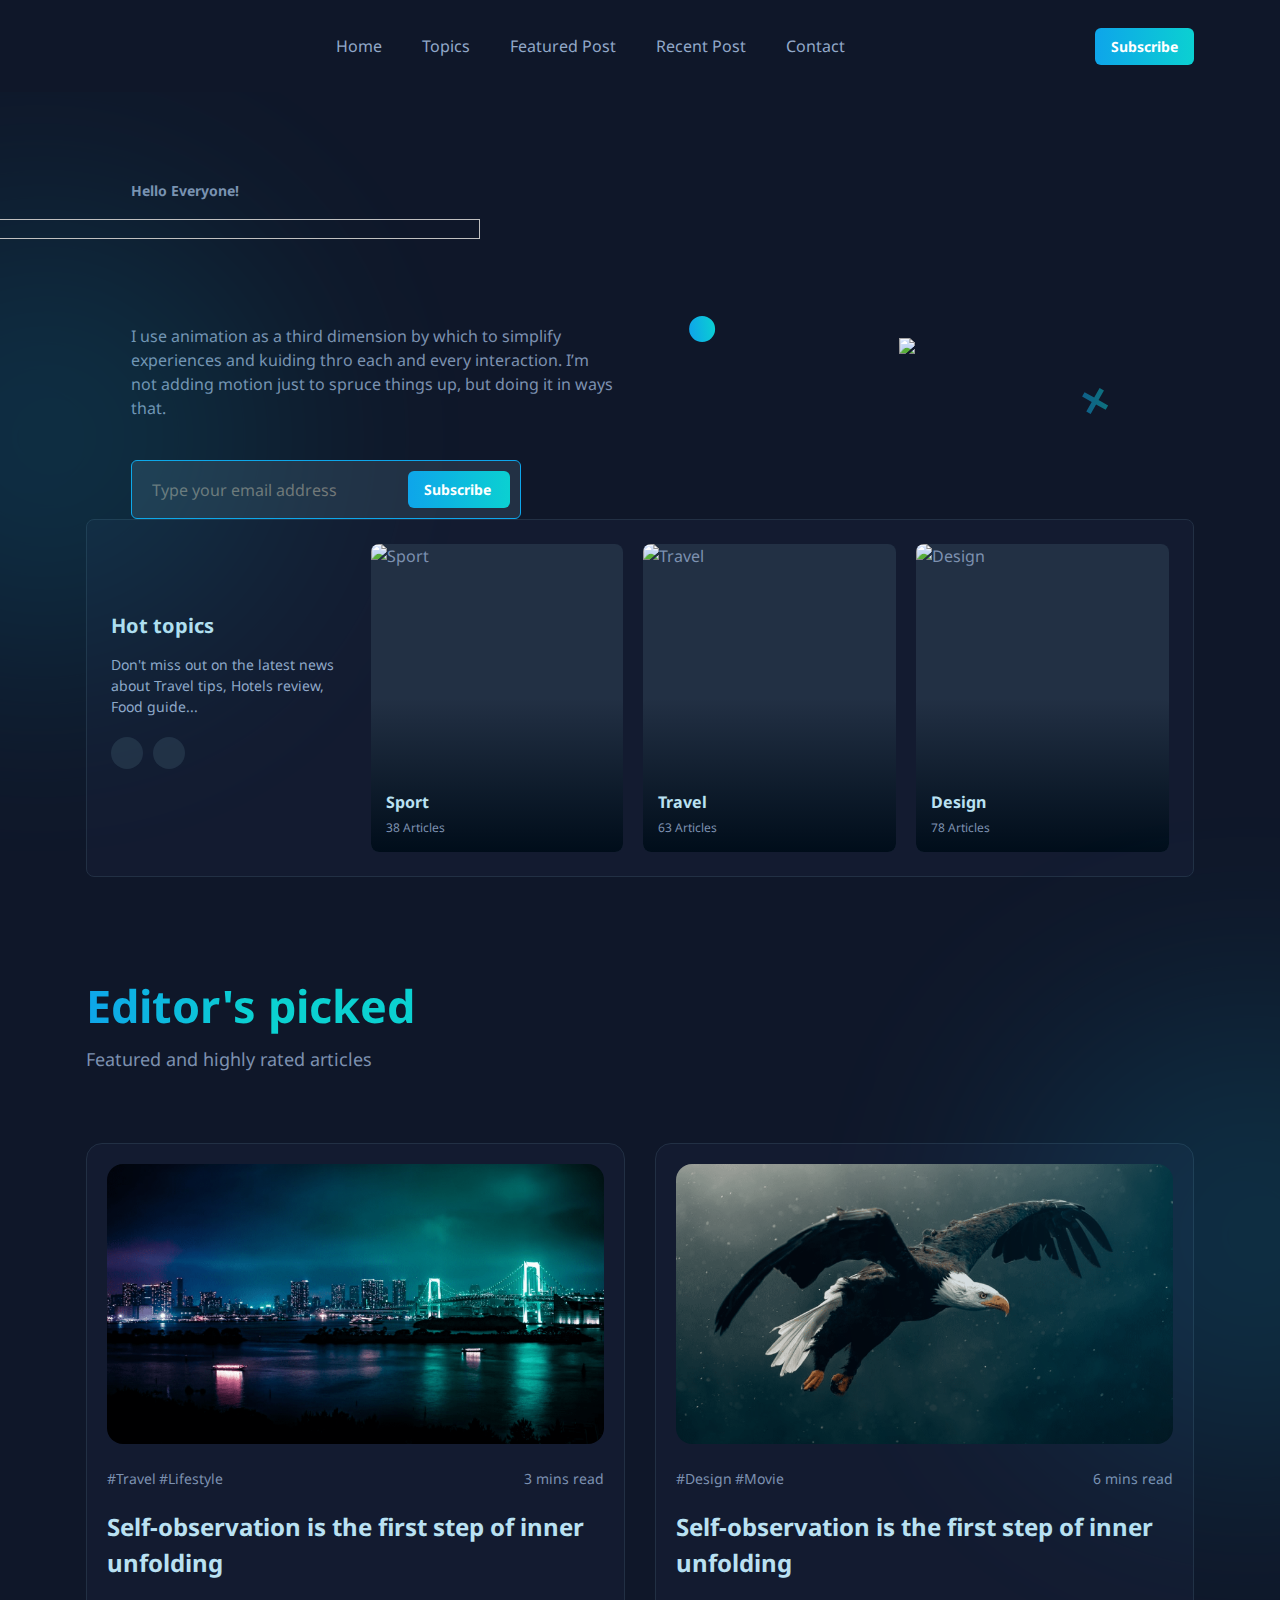
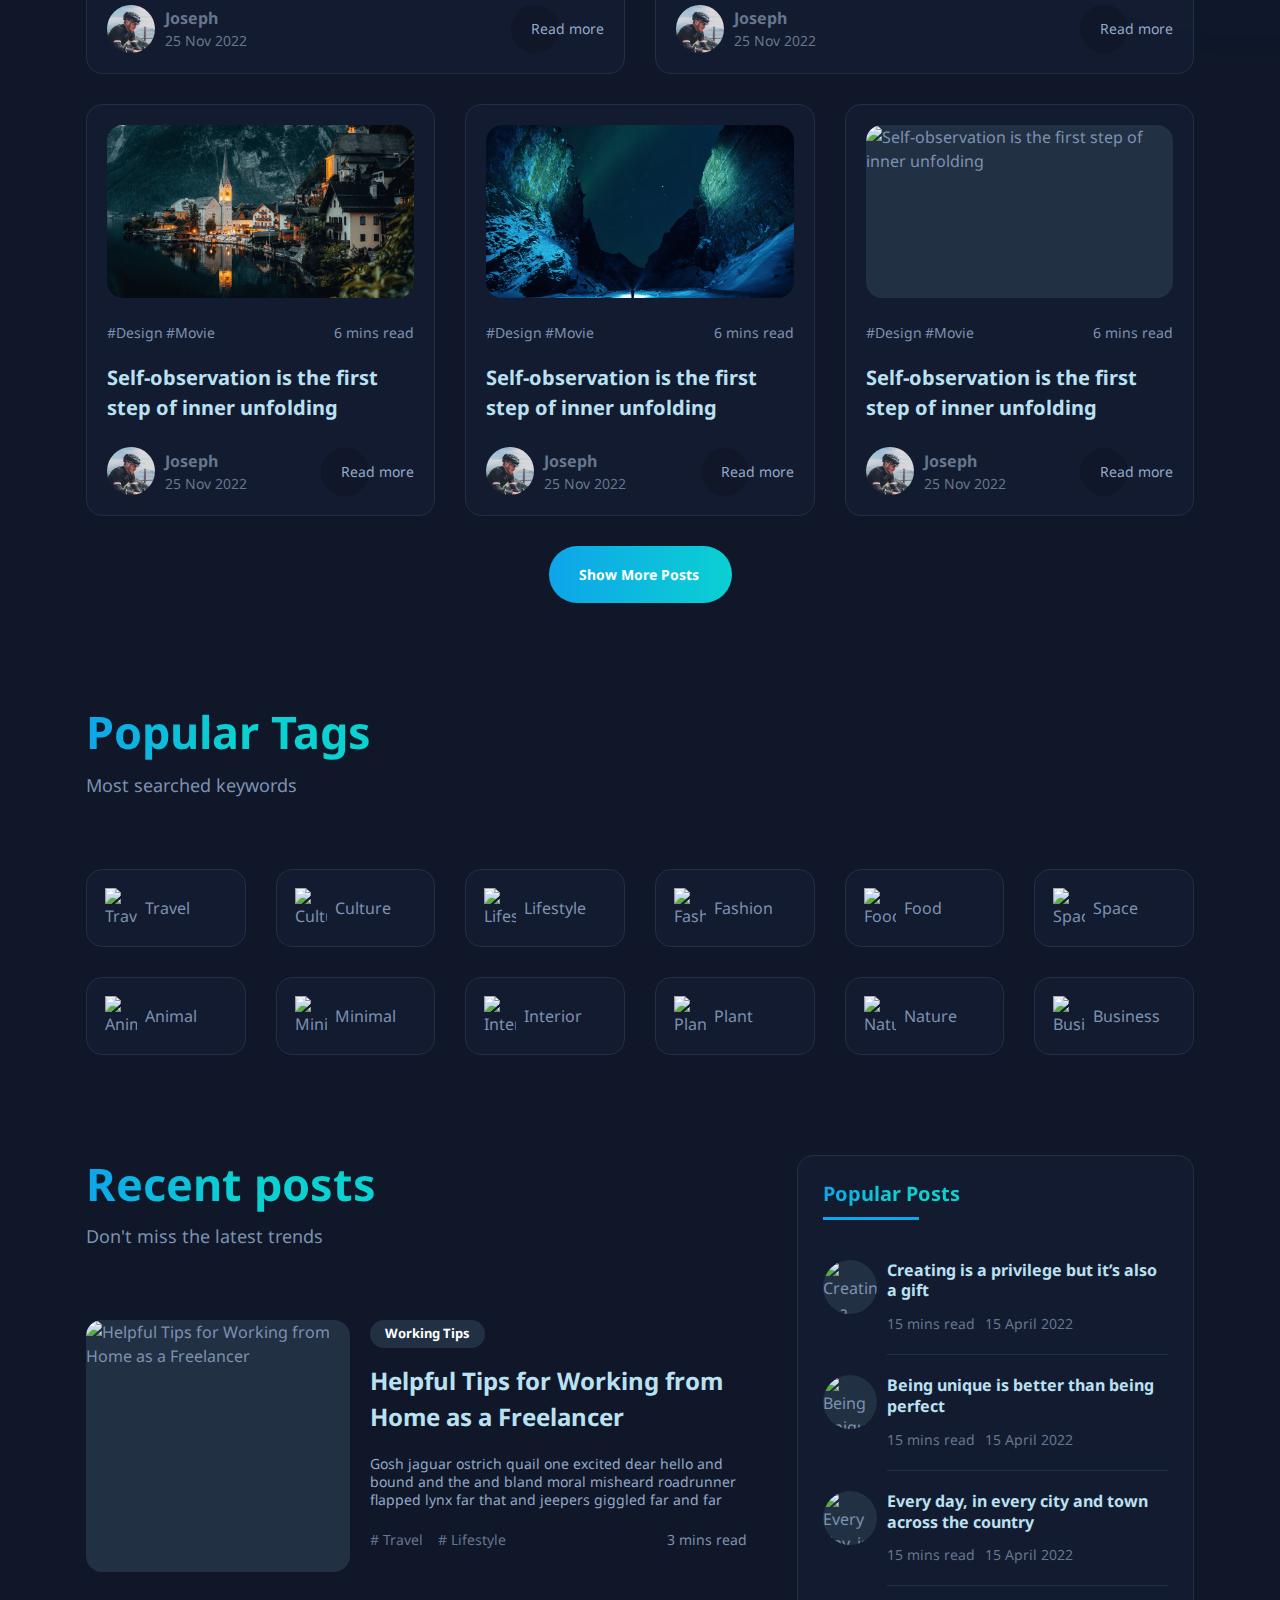
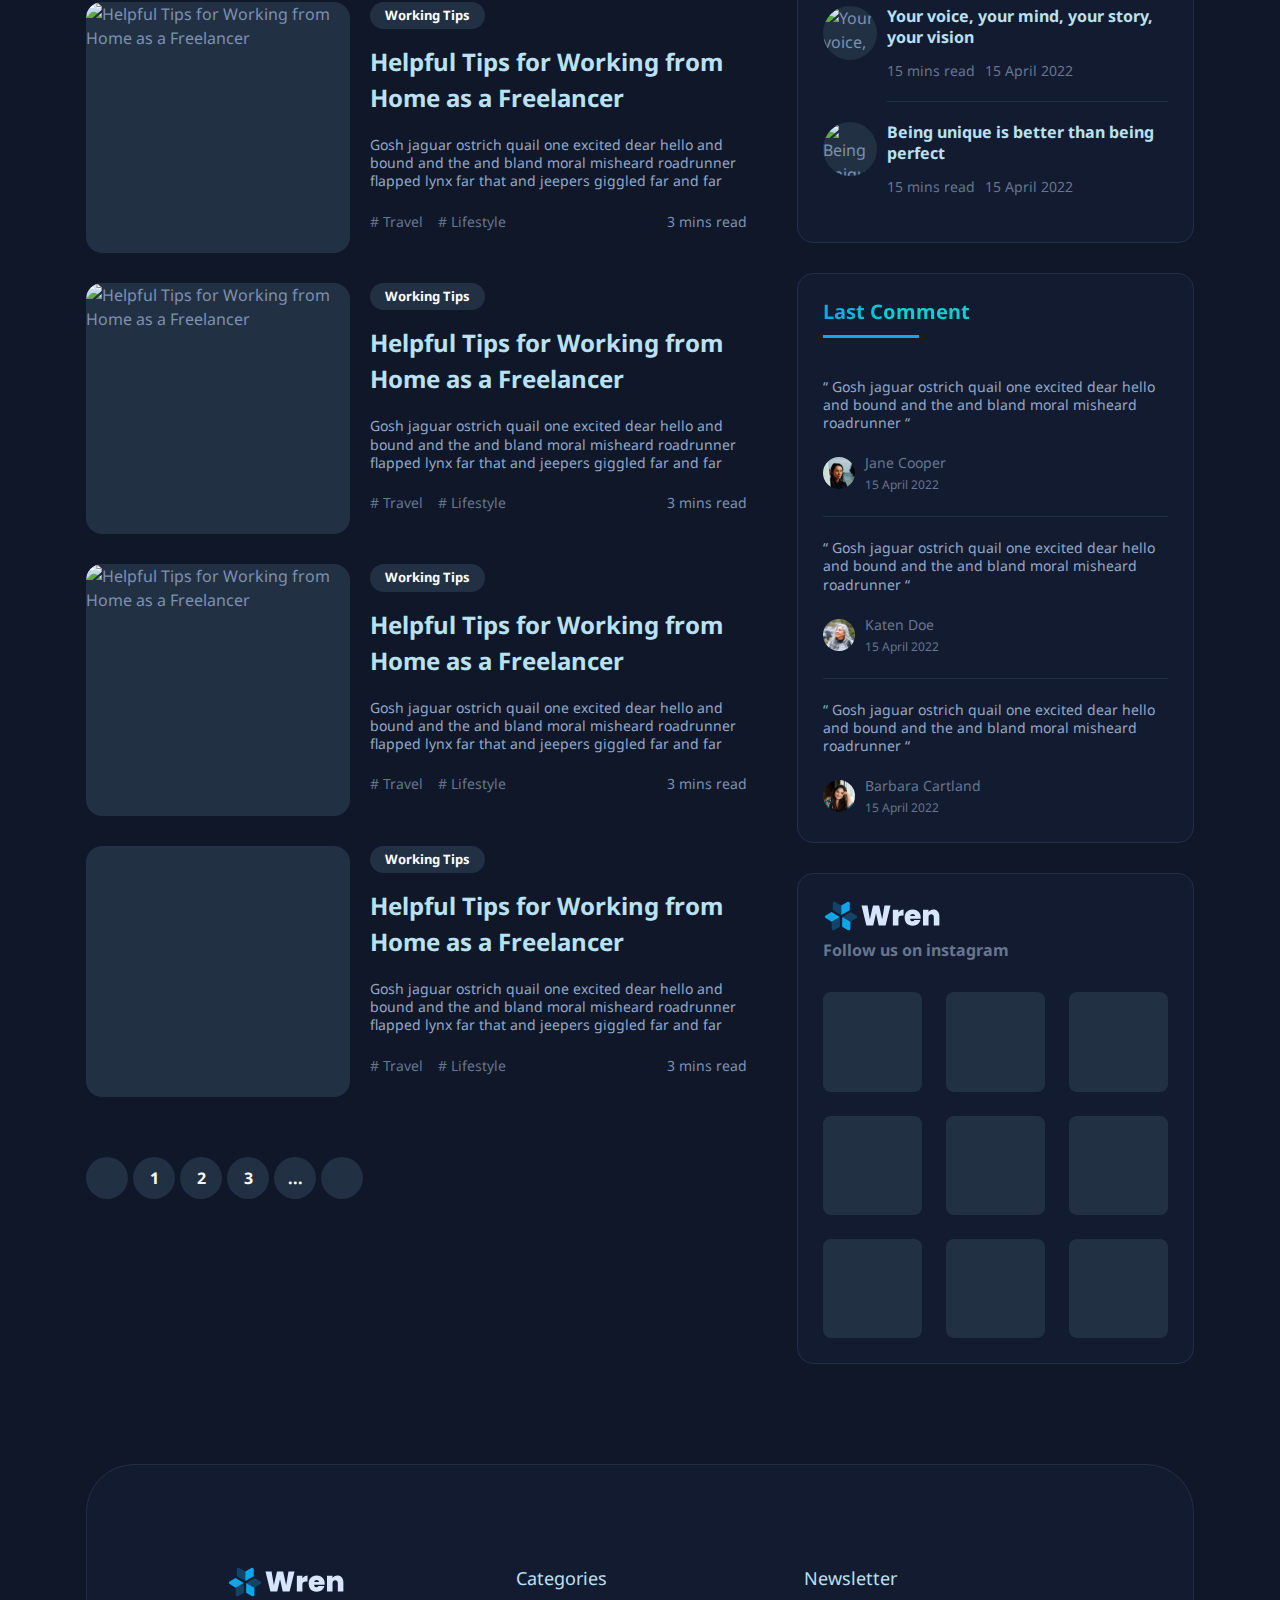
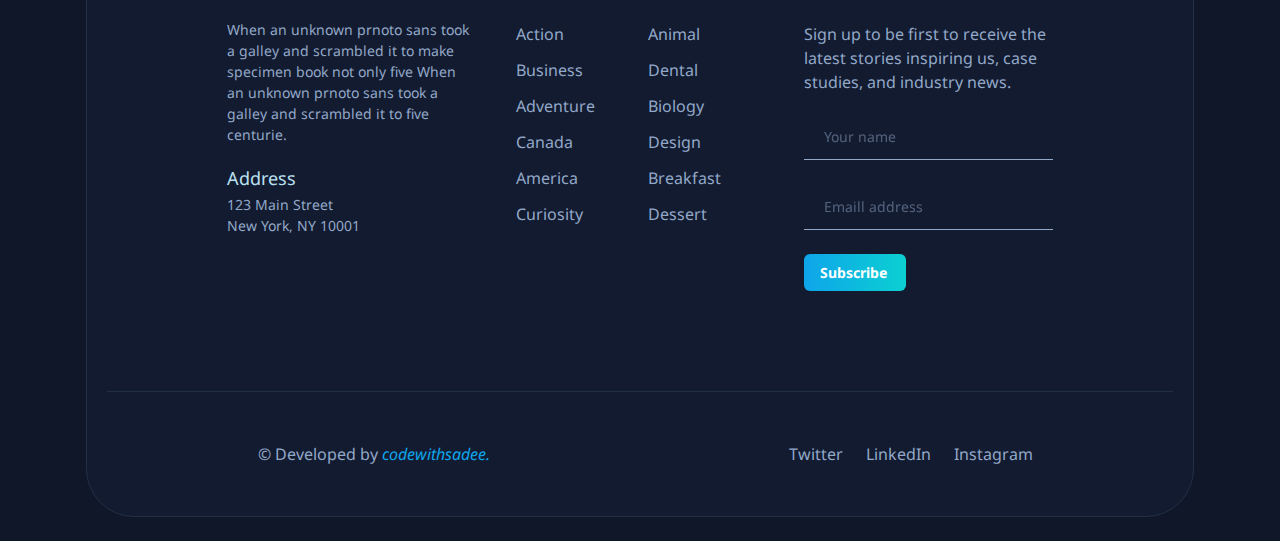
==== New folder/index.html @ 9da4100f "Add files via upload" ====
<!DOCTYPE html>
<html lang="en">

<head>
  <meta charset="UTF-8">
  <meta http-equiv="X-UA-Compatible" content="IE=edge">
  <meta name="viewport" content="width=device-width, initial-scale=1.0">

  <!-- 
    - primary meta tags
  -->
  <title>Blog Website</title>
  <meta name="title" content="Blog Website">
  <meta name="description" content="This is a blog html template made by codewithsadee">

  <!-- 
    - favicon
  -->
  <link rel="shortcut icon" href="./favicon.svg" type="image/svg+xml">

  <!-- 
    - google font link
  -->
  <link rel="preconnect" href="https://fonts.googleapis.com">
  <link rel="preconnect" href="https://fonts.gstatic.com" crossorigin>
  <link href="https://fonts.googleapis.com/css2?family=Noto+Sans:wght@300;400;500;600;700;800&display=swap"
    rel="stylesheet">

  <!-- 
    - custom css link
  -->

  <link rel="stylesheet" href="tn.css">

  <!-- 
    - preload images
  -->
  <link rel="preload" as="image" href="./assets/images/hero-banner.png">
  <link rel="preload" as="image" href="./assets/images/pattern-2.svg">
  <link rel="preload" as="image" href="./assets/images/pattern-3.svg">

</head>

<body id="top">

  <!-- 
    - #HEADER
  -->

  <header class="header" data-header>
    <div class="container">

      <a href="#" class="logo">
      </a>

      <nav class="navbar" data-navbar>

        <div class="navbar-top">
          <a href="#" class="logo">
            <img src="./assets/images/logo.svg" width="119" height="37" alt=" logo">
          </a>

          <button class="nav-close-btn" aria-label="close menu" data-nav-toggler>
            <ion-icon name="close-outline" aria-hidden="true"></ion-icon>
          </button>
        </div>

        <ul class="navbar-list">

          <li>
            <a href="#home" class="navbar-link hover-1" data-nav-toggler>Home</a>
          </li>

          <li>
            <a href="#topics" class="navbar-link hover-1" data-nav-toggler>Topics</a>
          </li>

          <li>
            <a href="#featured" class="navbar-link hover-1" data-nav-toggler>Featured Post</a>
          </li>

          <li>
            <a href="#recent" class="navbar-link hover-1" data-nav-toggler>Recent Post</a>
          </li>

          <li>
            <a href="#" class="navbar-link hover-1" data-nav-toggler>Contact</a>
          </li>

        </ul>

        <div class="navbar-bottom">

          <div class="profile-card">
            <img src="./assets/images/author-1.png" width="48" height="48" alt="Steven" class="profile-banner">

            <div>
              <p class="card-title">Hello Steven !</p>

              <p class="card-subtitle">
                You have 3 new messages
              </p>
            </div>
          </div>

          <ul class="link-list">

            <li>
              <a href="#" class="navbar-bottom-link hover-1">Profile</a>
            </li>

            <li>
              <a href="#" class="navbar-bottom-link hover-1">Articles Saved</a>
            </li>

            <li>
              <a href="#" class="navbar-bottom-link hover-1">Add New Post</a>
            </li>

            <li>
              <a href="#" class="navbar-bottom-link hover-1">My Likes</a>
            </li>

            <li>
              <a href="#" class="navbar-bottom-link hover-1">Account Setting</a>
            </li>

            <li>
              <a href="#" class="navbar-bottom-link hover-1">Sign Out</a>
            </li>

          </ul>

        </div>

        <p class="copyright-text">
          Copyright 2022 © Blog Template.
          Developed by codewithsadee
        </p>

      </nav>

      <a href="#" class="btn btn-primary">Subscribe</a>

      <button class="nav-open-btn" aria-label="open menu" data-nav-toggler>
        <ion-icon name="menu-outline" aria-hidden="true"></ion-icon>
      </button>

    </div>
  </header>





  <main>
    <article>

      <!-- 
        - #HERO
      -->

      <section class="hero" id="home" aria-label="home">
        <div class="container">

          <div class="hero-content">

            <p class="hero-subtitle">Hello Everyone!</p>

            <h1 class="headline headline-1 section-title">
              <span class="span"></span>
            </h1>

            <p class="hero-text">
              I use animation as a third dimension by which to simplify experiences and kuiding thro each and every
              interaction. I’m not adding motion just to spruce things up, but doing it in ways that.
            </p>

            <div class="input-wrapper">

              <input type="email" name="email_address" placeholder="Type your email address" required
                class="input-field" autocomplete="off">

              <button class="btn btn-primary">
                <span class="span">Subscribe</span>

                <ion-icon name="arrow-forward-outline" aria-hidden="true"></ion-icon>
              </button>

            </div>

          </div>

          <div class="hero-banner">

            <img src="./assets/images/hero-banner.png" width="327" height="490" alt=" " class="w-100">

            <img src="./assets/images/pattern-2.svg" width="27" height="26" alt="shape" class="shape shape-1">

            <img src="./assets/images/pattern-3.svg" width="27" height="26" alt="shape" class="shape shape-2">

          </div>

          <img src="./assets/images/shadow-1.svg" width="500" height="800" alt="" class="hero-bg hero-bg-1">

          <img src="./assets/images/shadow-2.svg" width="500" height="500" alt="" class="hero-bg hero-bg-2">

        </div>
      </section>





      <!-- 
        - #TOPICS
      -->

      <section class="topics" id="topics" aria-labelledby="topic-label">
        <div class="container">

          <div class="card topic-card">

            <div class="card-content">

              <h2 class="headline headline-2 section-title card-title" id="topic-label">
                Hot topics
              </h2>

              <p class="card-text">
                Don't miss out on the latest news about Travel tips, Hotels review, Food guide...
              </p>

              <div class="btn-group">
                <button class="btn-icon" aria-label="previous" data-slider-prev>
                  <ion-icon name="arrow-back" aria-hidden="true"></ion-icon>
                </button>

                <button class="btn-icon" aria-label="next" data-slider-next>
                  <ion-icon name="arrow-forward" aria-hidden="true"></ion-icon>
                </button>
              </div>

            </div>

            <div class="slider" data-slider>
              <ul class="slider-list" data-slider-container>

                <li class="slider-item">
                  <a href="#" class="slider-card">

                    <figure class="slider-banner img-holder" style="--width: 507; --height: 618;">
                      <img src="./assets/images/topic-1.png" width="507" height="618" loading="lazy" alt="Sport"
                        class="img-cover">
                    </figure>

                    <div class="slider-content">
                      <span class="slider-title">Sport</span>

                      <p class="slider-subtitle">38 Articles</p>
                    </div>

                  </a>
                </li>

                <li class="slider-item">
                  <a href="#" class="slider-card">

                    <figure class="slider-banner img-holder" style="--width: 507; --height: 618;">
                      <img src="./assets/images/topic-2.png" width="507" height="618" loading="lazy" alt="Travel"
                        class="img-cover">
                    </figure>

                    <div class="slider-content">
                      <span class="slider-title">Travel</span>

                      <p class="slider-subtitle">63 Articles</p>
                    </div>

                  </a>
                </li>

                <li class="slider-item">
                  <a href="#" class="slider-card">

                    <figure class="slider-banner img-holder" style="--width: 507; --height: 618;">
                      <img src="./assets/images/topic-3.png" width="507" height="618" loading="lazy" alt="Design"
                        class="img-cover">
                    </figure>

                    <div class="slider-content">
                      <span class="slider-title">Design</span>

                      <p class="slider-subtitle">78 Articles</p>
                    </div>

                  </a>
                </li>

                <li class="slider-item">
                  <a href="#" class="slider-card">

                    <figure class="slider-banner img-holder" style="--width: 507; --height: 618;">
                      <img src="./assets/images/topic-4.png" width="507" height="618" loading="lazy" alt="Movie"
                        class="img-cover">
                    </figure>

                    <div class="slider-content">
                      <span class="slider-title">Movie</span>

                      <p class="slider-subtitle">125 Articles</p>
                    </div>

                  </a>
                </li>

                <li class="slider-item">
                  <a href="#" class="slider-card">

                    <figure class="slider-banner img-holder" style="--width: 507; --height: 618;">
                      <img src="./assets/images/topic-5.png" width="507" height="618" loading="lazy" alt="Lifestyle"
                        class="img-cover">
                    </figure>

                    <div class="slider-content">
                      <span class="slider-title">Lifestyle</span>

                      <p class="slider-subtitle">78 Articles</p>
                    </div>

                  </a>
                </li>

              </ul>
            </div>

          </div>

        </div>
      </section>





      <!-- 
        - #FEATURED POST
      -->

      <section class="section feature" aria-label="feature" id="featured">
        <div class="container">

          <h2 class="headline headline-2 section-title">
            <span class="span">Editor's picked</span>
          </h2>

          <p class="section-text">
            Featured and highly rated articles
          </p>

          <ul class="feature-list">

            <li>
              <div class="card feature-card">

                <figure class="card-banner img-holder" style="--width: 1602; --height: 903;">
                  <img src="./assets/images/featured-1.png" width="1602" height="903" loading="lazy"
                    alt="Self-observation is the first step of inner unfolding" class="img-cover">
                </figure>

                <div class="card-content">

                  <div class="card-wrapper">
                    <div class="card-tag">
                      <a href="#" class="span hover-2">#Travel</a>

                      <a href="#" class="span hover-2">#Lifestyle</a>
                    </div>

                    <div class="wrapper">
                      <ion-icon name="time-outline" aria-hidden="true"></ion-icon>

                      <span class="span">3 mins read</span>
                    </div>
                  </div>

                  <h3 class="headline headline-3">
                    <a href="#" class="card-title hover-2">
                      Self-observation is the first step of inner unfolding
                    </a>
                  </h3>

                  <div class="card-wrapper">

                    <div class="profile-card">
                      <img src="./assets/images/author-1.png" width="48" height="48" loading="lazy" alt="Joseph"
                        class="profile-banner">

                      <div>
                        <p class="card-title">Joseph</p>

                        <p class="card-subtitle">25 Nov 2022</p>
                      </div>
                    </div>

                    <a href="#" class="card-btn">Read more</a>

                  </div>

                </div>

              </div>
            </li>

            <li>
              <div class="card feature-card">

                <figure class="card-banner img-holder" style="--width: 1602; --height: 903;">
                  <img src="./assets/images/featured-2.png" width="1602" height="903" loading="lazy"
                    alt="Self-observation is the first step of inner unfolding" class="img-cover">
                </figure>

                <div class="card-content">

                  <div class="card-wrapper">
                    <div class="card-tag">
                      <a href="#" class="span hover-2">#Design</a>

                      <a href="#" class="span hover-2">#Movie</a>
                    </div>

                    <div class="wrapper">
                      <ion-icon name="time-outline" aria-hidden="true"></ion-icon>

                      <span class="span">6 mins read</span>
                    </div>
                  </div>

                  <h3 class="headline headline-3">
                    <a href="#" class="card-title hover-2">
                      Self-observation is the first step of inner unfolding
                    </a>
                  </h3>

                  <div class="card-wrapper">

                    <div class="profile-card">
                      <img src="./assets/images/author-1.png" width="48" height="48" loading="lazy" alt="Joseph"
                        class="profile-banner">

                      <div>
                        <p class="card-title">Joseph</p>

                        <p class="card-subtitle">25 Nov 2022</p>
                      </div>
                    </div>

                    <a href="#" class="card-btn">Read more</a>

                  </div>

                </div>

              </div>
            </li>

            <li>
              <div class="card feature-card">

                <figure class="card-banner img-holder" style="--width: 1602; --height: 903;">
                  <img src="./assets/images/featured-3.png" width="1602" height="903" loading="lazy"
                    alt="Self-observation is the first step of inner unfolding" class="img-cover">
                </figure>

                <div class="card-content">

                  <div class="card-wrapper">
                    <div class="card-tag">
                      <a href="#" class="span hover-2">#Design</a>

                      <a href="#" class="span hover-2">#Movie</a>
                    </div>

                    <div class="wrapper">
                      <ion-icon name="time-outline" aria-hidden="true"></ion-icon>

                      <span class="span">6 mins read</span>
                    </div>
                  </div>

                  <h3 class="headline headline-3">
                    <a href="#" class="card-title hover-2">
                      Self-observation is the first step of inner unfolding
                    </a>
                  </h3>

                  <div class="card-wrapper">

                    <div class="profile-card">
                      <img src="./assets/images/author-1.png" width="48" height="48" loading="lazy" alt="Joseph"
                        class="profile-banner">

                      <div>
                        <p class="card-title">Joseph</p>

                        <p class="card-subtitle">25 Nov 2022</p>
                      </div>
                    </div>

                    <a href="#" class="card-btn">Read more</a>

                  </div>

                </div>

              </div>
            </li>

            <li>
              <div class="card feature-card">

                <figure class="card-banner img-holder" style="--width: 1602; --height: 903;">
                  <img src="./assets/images/featured-4.png" width="1602" height="903" loading="lazy"
                    alt="Self-observation is the first step of inner unfolding" class="img-cover">
                </figure>

                <div class="card-content">

                  <div class="card-wrapper">
                    <div class="card-tag">
                      <a href="#" class="span hover-2">#Design</a>

                      <a href="#" class="span hover-2">#Movie</a>
                    </div>

                    <div class="wrapper">
                      <ion-icon name="time-outline" aria-hidden="true"></ion-icon>

                      <span class="span">6 mins read</span>
                    </div>
                  </div>

                  <h3 class="headline headline-3">
                    <a href="#" class="card-title hover-2">
                      Self-observation is the first step of inner unfolding
                    </a>
                  </h3>

                  <div class="card-wrapper">

                    <div class="profile-card">
                      <img src="./assets/images/author-1.png" width="48" height="48" loading="lazy" alt="Joseph"
                        class="profile-banner">

                      <div>
                        <p class="card-title">Joseph</p>

                        <p class="card-subtitle">25 Nov 2022</p>
                      </div>
                    </div>

                    <a href="#" class="card-btn">Read more</a>

                  </div>

                </div>

              </div>
            </li>

            <li>
              <div class="card feature-card">

                <figure class="card-banner img-holder" style="--width: 1602; --height: 903;">
                  <img src="./assets/images/featured-5.png" width="1602" height="903" loading="lazy"
                    alt="Self-observation is the first step of inner unfolding" class="img-cover">
                </figure>

                <div class="card-content">

                  <div class="card-wrapper">
                    <div class="card-tag">
                      <a href="#" class="span hover-2">#Design</a>

                      <a href="#" class="span hover-2">#Movie</a>
                    </div>

                    <div class="wrapper">
                      <ion-icon name="time-outline" aria-hidden="true"></ion-icon>

                      <span class="span">6 mins read</span>
                    </div>
                  </div>

                  <h3 class="headline headline-3">
                    <a href="#" class="card-title hover-2">
                      Self-observation is the first step of inner unfolding
                    </a>
                  </h3>

                  <div class="card-wrapper">

                    <div class="profile-card">
                      <img src="./assets/images/author-1.png" width="48" height="48" loading="lazy" alt="Joseph"
                        class="profile-banner">

                      <div>
                        <p class="card-title">Joseph</p>

                        <p class="card-subtitle">25 Nov 2022</p>
                      </div>
                    </div>

                    <a href="#" class="card-btn">Read more</a>

                  </div>

                </div>

              </div>
            </li>

          </ul>

          <a href="#" class="btn btn-secondary">
            <span class="span">Show More Posts</span>

            <ion-icon name="arrow-forward" aria-hidden="true"></ion-icon>
          </a>

        </div>

        <img src="./assets/images/shadow-3.svg" width="500" height="1500" loading="lazy" alt="" class="feature-bg">

      </section>





      <!-- 
        - #POPULAR TAGS
      -->

      <section class="tags" aria-labelledby="tag-label">
        <div class="container">

          <h2 class="headline headline-2 section-title" id="tag-label">
            <span class="span">Popular Tags</span>
          </h2>

          <p class="section-text">
            Most searched keywords
          </p>

          <ul class="grid-list">

            <li>
              <button class="card tag-btn">
                <img src="./assets/images/tag1.png" width="32" height="32" loading="lazy" alt="Travel">

                <p class="btn-text">Travel</p>
              </button>
            </li>

            <li>
              <button class="card tag-btn">
                <img src="./assets/images/tag2.png" width="32" height="32" loading="lazy" alt="Culture">

                <p class="btn-text">Culture</p>
              </button>
            </li>

            <li>
              <button class="card tag-btn">
                <img src="./assets/images/tag3.png" width="32" height="32" loading="lazy" alt="Lifestyle">

                <p class="btn-text">Lifestyle</p>
              </button>
            </li>

            <li>
              <button class="card tag-btn">
                <img src="./assets/images/tag4.png" width="32" height="32" loading="lazy" alt="Fashion">

                <p class="btn-text">Fashion</p>
              </button>
            </li>

            <li>
              <button class="card tag-btn">
                <img src="./assets/images/tag5.png" width="32" height="32" loading="lazy" alt="Food">

                <p class="btn-text">Food</p>
              </button>
            </li>

            <li>
              <button class="card tag-btn">
                <img src="./assets/images/tag6.png" width="32" height="32" loading="lazy" alt="Space">

                <p class="btn-text">Space</p>
              </button>
            </li>

            <li>
              <button class="card tag-btn">
                <img src="./assets/images/tag7.png" width="32" height="32" loading="lazy" alt="Animal">

                <p class="btn-text">Animal</p>
              </button>
            </li>

            <li>
              <button class="card tag-btn">
                <img src="./assets/images/tag8.png" width="32" height="32" loading="lazy" alt="Minimal">

                <p class="btn-text">Minimal</p>
              </button>
            </li>

            <li>
              <button class="card tag-btn">
                <img src="./assets/images/tag9.png" width="32" height="32" loading="lazy" alt="Interior">

                <p class="btn-text">Interior</p>
              </button>
            </li>

            <li>
              <button class="card tag-btn">
                <img src="./assets/images/tag10.png" width="32" height="32" loading="lazy" alt="Plant">

                <p class="btn-text">Plant</p>
              </button>
            </li>

            <li>
              <button class="card tag-btn">
                <img src="./assets/images/tag11.png" width="32" height="32" loading="lazy" alt="Nature">

                <p class="btn-text">Nature</p>
              </button>
            </li>

            <li>
              <button class="card tag-btn">
                <img src="./assets/images/tag12.png" width="32" height="32" loading="lazy" alt="Business">

                <p class="btn-text">Business</p>
              </button>
            </li>

          </ul>

        </div>
      </section>





      <!-- 
        - #RECENT POST
      -->

      <section class="section recent-post" id="recent" aria-labelledby="recent-label">
        <div class="container">

          <div class="post-main">

            <h2 class="headline headline-2 section-title">
              <span class="span">Recent posts</span>
            </h2>

            <p class="section-text">
              Don't miss the latest trends
            </p>

            <ul class="grid-list">

              <li>
                <div class="recent-post-card">

                  <figure class="card-banner img-holder" style="--width: 271; --height: 258;">
                    <img src="./assets/images/recent-post-1.jpg" width="271" height="258" loading="lazy"
                      alt="Helpful Tips for Working from Home as a Freelancer" class="img-cover">
                  </figure>

                  <div class="card-content">

                    <a href="#" class="card-badge">Working Tips</a>

                    <h3 class="headline headline-3 card-title">
                      <a href="#" class="link hover-2">Helpful Tips for Working from Home as a Freelancer</a>
                    </h3>

                    <p class="card-text">
                      Gosh jaguar ostrich quail one excited dear hello and bound and the and bland moral misheard
                      roadrunner flapped lynx far that and jeepers giggled far and far
                    </p>

                    <div class="card-wrapper">
                      <div class="card-tag">
                        <a href="#" class="span hover-2"># Travel</a>

                        <a href="#" class="span hover-2"># Lifestyle</a>
                      </div>

                      <div class="wrapper">
                        <ion-icon name="time-outline" aria-hidden="true"></ion-icon>

                        <span class="span">3 mins read</span>
                      </div>
                    </div>

                  </div>

                </div>
              </li>

              <li>
                <div class="recent-post-card">

                  <figure class="card-banner img-holder" style="--width: 271; --height: 258;">
                    <img src="./assets/images/recent-post-2.jpg" width="271" height="258" loading="lazy"
                      alt="Helpful Tips for Working from Home as a Freelancer" class="img-cover">
                  </figure>

                  <div class="card-content">

                    <a href="#" class="card-badge">Working Tips</a>

                    <h3 class="headline headline-3 card-title">
                      <a href="#" class="link hover-2">Helpful Tips for Working from Home as a Freelancer</a>
                    </h3>

                    <p class="card-text">
                      Gosh jaguar ostrich quail one excited dear hello and bound and the and bland moral misheard
                      roadrunner flapped lynx far that and jeepers giggled far and far
                    </p>

                    <div class="card-wrapper">
                      <div class="card-tag">
                        <a href="#" class="span hover-2"># Travel</a>

                        <a href="#" class="span hover-2"># Lifestyle</a>
                      </div>

                      <div class="wrapper">
                        <ion-icon name="time-outline" aria-hidden="true"></ion-icon>

                        <span class="span">3 mins read</span>
                      </div>
                    </div>

                  </div>

                </div>
              </li>

              <li>
                <div class="recent-post-card">

                  <figure class="card-banner img-holder" style="--width: 271; --height: 258;">
                    <img src="./assets/images/recent-post-3.jpg" width="271" height="258" loading="lazy"
                      alt="Helpful Tips for Working from Home as a Freelancer" class="img-cover">
                  </figure>

                  <div class="card-content">

                    <a href="#" class="card-badge">Working Tips</a>

                    <h3 class="headline headline-3 card-title">
                      <a href="#" class="link hover-2">Helpful Tips for Working from Home as a Freelancer</a>
                    </h3>

                    <p class="card-text">
                      Gosh jaguar ostrich quail one excited dear hello and bound and the and bland moral misheard
                      roadrunner flapped lynx far that and jeepers giggled far and far
                    </p>

                    <div class="card-wrapper">
                      <div class="card-tag">
                        <a href="#" class="span hover-2"># Travel</a>

                        <a href="#" class="span hover-2"># Lifestyle</a>
                      </div>

                      <div class="wrapper">
                        <ion-icon name="time-outline" aria-hidden="true"></ion-icon>

                        <span class="span">3 mins read</span>
                      </div>
                    </div>

                  </div>

                </div>
              </li>

              <li>
                <div class="recent-post-card">

                  <figure class="card-banner img-holder" style="--width: 271; --height: 258;">
                    <img src="./assets/images/recent-post-4.jpg" width="271" height="258" loading="lazy"
                      alt="Helpful Tips for Working from Home as a Freelancer" class="img-cover">
                  </figure>

                  <div class="card-content">

                    <a href="#" class="card-badge">Working Tips</a>

                    <h3 class="headline headline-3 card-title">
                      <a href="#" class="link hover-2">Helpful Tips for Working from Home as a Freelancer</a>
                    </h3>

                    <p class="card-text">
                      Gosh jaguar ostrich quail one excited dear hello and bound and the and bland moral misheard
                      roadrunner flapped lynx far that and jeepers giggled far and far
                    </p>

                    <div class="card-wrapper">
                      <div class="card-tag">
                        <a href="#" class="span hover-2"># Travel</a>

                        <a href="#" class="span hover-2"># Lifestyle</a>
                      </div>

                      <div class="wrapper">
                        <ion-icon name="time-outline" aria-hidden="true"></ion-icon>

                        <span class="span">3 mins read</span>
                      </div>
                    </div>

                  </div>

                </div>
              </li>

              <li>
                <div class="recent-post-card">

                  <figure class="card-banner img-holder" style="--width: 271; --height: 258;">
                    <img src="./assets/images/recent-post-5.jpg" width="271" height="258" loading="lazy"
                      alt="Helpful Tips for Working from Home as a Freelancer" class="img-cover">
                  </figure>

                  <div class="card-content">

                    <a href="#" class="card-badge">Working Tips</a>

                    <h3 class="headline headline-3 card-title">
                      <a href="#" class="link hover-2">Helpful Tips for Working from Home as a Freelancer</a>
                    </h3>

                    <p class="card-text">
                      Gosh jaguar ostrich quail one excited dear hello and bound and the and bland moral misheard
                      roadrunner flapped lynx far that and jeepers giggled far and far
                    </p>

                    <div class="card-wrapper">
                      <div class="card-tag">
                        <a href="#" class="span hover-2"># Travel</a>

                        <a href="#" class="span hover-2"># Lifestyle</a>
                      </div>

                      <div class="wrapper">
                        <ion-icon name="time-outline" aria-hidden="true"></ion-icon>

                        <span class="span">3 mins read</span>
                      </div>
                    </div>

                  </div>

                </div>
              </li>

            </ul>

            <nav aria-label="pagination" class="pagination">

              <a href="#" class="pagination-btn" aria-label="previous page">
                <ion-icon name="arrow-back" aria-hidden="true"></ion-icon>
              </a>

              <a href="#" class="pagination-btn">1</a>
              <a href="#" class="pagination-btn">2</a>
              <a href="#" class="pagination-btn">3</a>
              <a href="#" class="pagination-btn" aria-label="more page">...</a>

              <a href="#" class="pagination-btn" aria-label="next page">
                <ion-icon name="arrow-forward" aria-hidden="true"></ion-icon>
              </a>

            </nav>

          </div>

          <div class="post-aside grid-list">

            <div class="card aside-card">

              <h3 class="headline headline-2 aside-title">
                <span class="span">Popular Posts</span>
              </h3>

              <ul class="popular-list">

                <li>
                  <div class="popular-card">

                    <figure class="card-banner img-holder" style="--width: 64; --height: 64;">
                      <img src="./assets/images/popular-post-1.jpg" width="64" height="64" loading="lazy"
                        alt="Creating is a privilege but it’s also a gift" class="img-cover">
                    </figure>

                    <div class="card-content">

                      <h4 class="headline headline-4 card-title">
                        <a href="#" class="link hover-2">Creating is a privilege but it’s also a gift</a>
                      </h4>

                      <div class="warpper">
                        <p class="card-subtitle">15 mins read</p>

                        <time class="publish-date" datetime="2022-04-15">15 April 2022</time>
                      </div>

                    </div>

                  </div>
                </li>

                <li>
                  <div class="popular-card">

                    <figure class="card-banner img-holder" style="--width: 64; --height: 64;">
                      <img src="./assets/images/popular-post-2.jpg" width="64" height="64" loading="lazy"
                        alt="Being unique is better than being perfect" class="img-cover">
                    </figure>

                    <div class="card-content">

                      <h4 class="headline headline-4 card-title">
                        <a href="#" class="link hover-2">Being unique is better than being perfect</a>
                      </h4>

                      <div class="warpper">
                        <p class="card-subtitle">15 mins read</p>

                        <time class="publish-date" datetime="2022-04-15">15 April 2022</time>
                      </div>

                    </div>

                  </div>
                </li>

                <li>
                  <div class="popular-card">

                    <figure class="card-banner img-holder" style="--width: 64; --height: 64;">
                      <img src="./assets/images/popular-post-3.jpg" width="64" height="64" loading="lazy"
                        alt="Every day, in every city and town across the country" class="img-cover">
                    </figure>

                    <div class="card-content">

                      <h4 class="headline headline-4 card-title">
                        <a href="#" class="link hover-2">Every day, in every city and town across the country</a>
                      </h4>

                      <div class="warpper">
                        <p class="card-subtitle">15 mins read</p>

                        <time class="publish-date" datetime="2022-04-15">15 April 2022</time>
                      </div>

                    </div>

                  </div>
                </li>

                <li>
                  <div class="popular-card">

                    <figure class="card-banner img-holder" style="--width: 64; --height: 64;">
                      <img src="./assets/images/popular-post-4.jpg" width="64" height="64" loading="lazy"
                        alt="Your voice, your mind, your story, your vision" class="img-cover">
                    </figure>

                    <div class="card-content">

                      <h4 class="headline headline-4 card-title">
                        <a href="#" class="link hover-2">Your voice, your mind, your story, your vision</a>
                      </h4>

                      <div class="warpper">
                        <p class="card-subtitle">15 mins read</p>

                        <time class="publish-date" datetime="2022-04-15">15 April 2022</time>
                      </div>

                    </div>

                  </div>
                </li>

                <li>
                  <div class="popular-card">

                    <figure class="card-banner img-holder" style="--width: 64; --height: 64;">
                      <img src="./assets/images/popular-post-2.jpg" width="64" height="64" loading="lazy"
                        alt="Being unique is better than being perfect" class="img-cover">
                    </figure>

                    <div class="card-content">

                      <h4 class="headline headline-4 card-title">
                        <a href="#" class="link hover-2">Being unique is better than being perfect</a>
                      </h4>

                      <div class="warpper">
                        <p class="card-subtitle">15 mins read</p>

                        <time class="publish-date" datetime="2022-04-15">15 April 2022</time>
                      </div>

                    </div>

                  </div>
                </li>

              </ul>

            </div>

            <div class="card aside-card">

              <h3 class="headline headline-2 aside-title">
                <span class="span">Last Comment</span>
              </h3>

              <ul class="comment-list">

                <li>
                  <div class="comment-card">

                    <blockquote class="card-text">
                      “ Gosh jaguar ostrich quail one excited dear hello and bound and the and bland moral misheard
                      roadrunner “
                    </blockquote>

                    <div class="profile-card">
                      <figure class="profile-banner img-holder">
                        <img src="./assets/images/author-6.png" width="32" height="32" loading="lazy" alt="Jane Cooper">
                      </figure>

                      <div>
                        <p class="card-title">Jane Cooper</p>

                        <time class="card-date" datetime="2022-04-15">15 April 2022</time>
                      </div>
                    </div>

                  </div>
                </li>

                <li>
                  <div class="comment-card">

                    <blockquote class="card-text">
                      “ Gosh jaguar ostrich quail one excited dear hello and bound and the and bland moral misheard
                      roadrunner “
                    </blockquote>

                    <div class="profile-card">
                      <figure class="profile-banner img-holder">
                        <img src="./assets/images/author-7.png" width="32" height="32" loading="lazy" alt="Katen Doe">
                      </figure>

                      <div>
                        <p class="card-title">Katen Doe</p>

                        <time class="card-date" datetime="2022-04-15">15 April 2022</time>
                      </div>
                    </div>

                  </div>
                </li>

                <li>
                  <div class="comment-card">

                    <blockquote class="card-text">
                      “ Gosh jaguar ostrich quail one excited dear hello and bound and the and bland moral misheard
                      roadrunner “
                    </blockquote>

                    <div class="profile-card">
                      <figure class="profile-banner img-holder">
                        <img src="./assets/images/author-8.png" width="32" height="32" loading="lazy"
                          alt="Barbara Cartland">
                      </figure>

                      <div>
                        <p class="card-title">Barbara Cartland</p>

                        <time class="card-date" datetime="2022-04-15">15 April 2022</time>
                      </div>
                    </div>

                  </div>
                </li>

              </ul>

            </div>

            <div class="card aside-card insta-card">

              <a href="#" class="logo">
                <img src="./assets/images/logo.svg" width="119" height="37" loading="lazy" alt=" logo">
              </a>

              <p class="card-text">
                Follow us on instagram
              </p>

              <ul class="insta-list">

                <li>
                  <a href="#" class="insta-post img-holder" style="--width: 276; --height: 277;">
                    <img src="./assets/images/insta-post-1.png" width="276" height="277" loading="lazy" alt="insta post"
                      class="img-cover">
                  </a>
                </li>

                <li>
                  <a href="#" class="insta-post img-holder" style="--width: 276; --height: 277;">
                    <img src="./assets/images/insta-post-2.png" width="276" height="277" loading="lazy" alt="insta post"
                      class="img-cover">
                  </a>
                </li>

                <li>
                  <a href="#" class="insta-post img-holder" style="--width: 276; --height: 277;">
                    <img src="./assets/images/insta-post-3.png" width="276" height="277" loading="lazy" alt="insta post"
                      class="img-cover">
                  </a>
                </li>

                <li>
                  <a href="#" class="insta-post img-holder" style="--width: 276; --height: 277;">
                    <img src="./assets/images/insta-post-4.png" width="276" height="277" loading="lazy" alt="insta post"
                      class="img-cover">
                  </a>
                </li>

                <li>
                  <a href="#" class="insta-post img-holder" style="--width: 276; --height: 277;">
                    <img src="./assets/images/insta-post-5.png" width="276" height="277" loading="lazy" alt="insta post"
                      class="img-cover">
                  </a>
                </li>

                <li>
                  <a href="#" class="insta-post img-holder" style="--width: 276; --height: 277;">
                    <img src="./assets/images/insta-post-6.png" width="276" height="277" loading="lazy" alt="insta post"
                      class="img-cover">
                  </a>
                </li>

                <li>
                  <a href="#" class="insta-post img-holder" style="--width: 276; --height: 277;">
                    <img src="./assets/images/insta-post-7.png" width="276" height="277" loading="lazy" alt="insta post"
                      class="img-cover">
                  </a>
                </li>

                <li>
                  <a href="#" class="insta-post img-holder" style="--width: 276; --height: 277;">
                    <img src="./assets/images/insta-post-8.png" width="276" height="277" loading="lazy" alt="insta post"
                      class="img-cover">
                  </a>
                </li>

                <li>
                  <a href="#" class="insta-post img-holder" style="--width: 276; --height: 277;">
                    <img src="./assets/images/insta-post-9.png" width="276" height="277" loading="lazy" alt="insta post"
                      class="img-cover">
                  </a>
                </li>

              </ul>

            </div>

          </div>

        </div>
      </section>

    </article>
  </main>





  <!-- 
    - #FOOTER
  -->

  <footer>
    <div class="container">

      <div class="card footer">

        <div class="section footer-top">

          <div class="footer-brand">

            <a href="#" class="logo">
              <img src="./assets/images/logo.svg" width="119" height="37" loading="lazy" alt=" logo">
            </a>

            <p class="footer-text">
              When an unknown prnoto sans took a galley and scrambled it to make specimen book not only five When an
              unknown prnoto sans took a galley and scrambled it to five centurie.
            </p>

            <p class="footer-list-title">Address</p>

            <address class="footer-text address">
              123 Main Street <br>
              New York, NY 10001
            </address>

          </div>

          <div class="footer-list">

            <p class="footer-list-title">Categories</p>

            <ul>

              <li>
                <a href="#" class="footer-link hover-2">Action</a>
              </li>

              <li>
                <a href="#" class="footer-link hover-2">Business</a>
              </li>

              <li>
                <a href="#" class="footer-link hover-2">Adventure</a>
              </li>

              <li>
                <a href="#" class="footer-link hover-2">Canada</a>
              </li>

              <li>
                <a href="#" class="footer-link hover-2">America</a>
              </li>

              <li>
                <a href="#" class="footer-link hover-2">Curiosity</a>
              </li>

              <li>
                <a href="#" class="footer-link hover-2">Animal</a>
              </li>

              <li>
                <a href="#" class="footer-link hover-2">Dental</a>
              </li>

              <li>
                <a href="#" class="footer-link hover-2">Biology</a>
              </li>

              <li>
                <a href="#" class="footer-link hover-2">Design</a>
              </li>

              <li>
                <a href="#" class="footer-link hover-2">Breakfast</a>
              </li>

              <li>
                <a href="#" class="footer-link hover-2">Dessert</a>
              </li>

            </ul>

          </div>

          <div class="footer-list">

            <p class="footer-list-title">Newsletter</p>

            <p class="footer-text">
              Sign up to be first to receive the latest stories inspiring us, case studies, and industry news.
            </p>

            <div class="input-wrapper">
              <input type="text" name="name" placeholder="Your name" required class="input-field" autocomplete="off">

              <ion-icon name="person-outline" aria-hidden="true"></ion-icon>
            </div>

            <div class="input-wrapper">
              <input type="email" name="email_address" placeholder="Emaill address" required class="input-field"
                autocomplete="off">

              <ion-icon name="mail-outline" aria-hidden="true"></ion-icon>
            </div>

            <a href="#" class="btn btn-primary">
              <span class="span">Subscribe</span>

              <ion-icon name="arrow-forward" aria-hidden="true"></ion-icon>
            </a>

          </div>

        </div>

        <div class="footer-bottom">

          <p class="copyright">
            &copy; Developed by <a href="#" class="copyright-link">codewithsadee.</a>
          </p>

          <ul class="social-list">

            <li>
              <a href="#" class="social-link">
                <ion-icon name="logo-twitter"></ion-icon>

                <span class="span">Twitter</span>
              </a>
            </li>

            <li>
              <a href="#" class="social-link">
                <ion-icon name="logo-linkedin"></ion-icon>

                <span class="span">LinkedIn</span>
              </a>
            </li>

            <li>
              <a href="#" class="social-link">
                <ion-icon name="logo-instagram"></ion-icon>

                <span class="span">Instagram</span>
              </a>
            </li>

          </ul>

        </div>

      </div>

    </div>
  </footer>





  <!-- 
    - #BACK TO TOP
  -->

  <a href="#top" class="back-top-btn" aria-label="back to top" data-back-top-btn>
    <ion-icon name="arrow-up-outline" aria-hidden="true"></ion-icon>
  </a>





  <!-- 
    - custom js link
  -->
  <script src="assets/tn.js"></script>
  <script src="script.js"></script>

  <!-- 
    - ionicon link
  -->
  <script type="module" src="https://unpkg.com/ionicons@5.5.2/dist/ionicons/ionicons.esm.js"></script>
  <script nomodule src="https://unpkg.com/ionicons@5.5.2/dist/ionicons/ionicons.js"></script>

</body>

</html>
---- New folder/tn.css ----
/*-----------------------------------*\
  #style.css
\*-----------------------------------*/

/**
 * copyright 2022 codewithsadee
 */





/*-----------------------------------*\
  #CUSTOM PROPERTY
\*-----------------------------------*/

:root {

    /**
     * COLORS
     */
  
    /** Background colors */
    --bg-wild-blue-yonder: hsla(216, 33%, 68%, 1);
    --bg-carolina-blue: hsla(199, 89%, 49%, 1);
    --bg-prussian-blue: hsla(216, 33%, 20%, 1);
    --bg-oxford-blue: hsla(222, 44%, 13%, 1);
    --bg-oxford-blue-2: hsla(222, 47%, 11%, 1);
  
    /** Text colors */
    --text-white: hsla(0, 0%, 100%, 1);
    --text-alice-blue: hsla(216, 100%, 95%, 1);
    --text-columbia-blue: hsla(199, 69%, 84%, 1);
    --text-wild-blue-yonder: hsla(216, 33%, 68%, 1);
    --text-carolina-blue: hsla(199, 89%, 49%, 1);
    --text-shadow-blue: hsla(217, 24%, 59%, 1);
    --text-slate-gray: hsla(217, 17%, 48%, 1);
  
    /** Gradient colors */
    --gradient-1: linear-gradient(90deg, #0ea5ea, #0bd1d1 51%);
    --gradient-2: linear-gradient(90deg, #0ea5ea, #0bd1d1 51%, #0ea5ea);
    --gradient-3: linear-gradient(0deg, #000d1a, transparent);
  
    /** Border colors */
    --border-wild-blue-yonder: hsla(216, 33%, 68%, 1);
    --border-prussian-blue: hsla(216, 33%, 20%, 1);
    --border-white: hsl(0, 0%, 100%);
    --border-white-alpha-15: hsla(0, 0%, 100%, 0.15);
  
    /** Default colors */
    --white: hsl(0, 0%, 100%, 1);
    --black: hsl(0, 0%, 0%, 1);
  
    /**
     * TYPOGRAPHY
     */
  
    /** Font family */
    --fontFamily-noto_sans: 'Noto Sans', sans-serif;
  
    /** Font size */
    --fontSize-1: 2.9rem;
    --fontSize-2: 2.0rem;
    --fontSize-3: 1.8rem;
    --fontSize-4: 1.6rem;
    --fontSize-5: 1.5rem;
    --fontSize-6: 1.4rem;
    --fontSize-7: 1.2rem;
    --fontSize-8: 1.3rem;
  
    /** Font weight */
    --weight-medium: 500;
    --weight-semiBold: 600;
    --weight-bold: 700;
    --weight-extraBold: 800;
  
    /** Line height */
    --lineHeight-1: 1.3;
    --lineHeight-2: 1.5;
    --lineHeight-4: 1.5;
  
    /**
     * BOX SHADOW
     */
  
    --shadow-1: 0 8px 20px 0 hsla(0, 0%, 0%, 0.05);
    --shadow-2: 0px 3px 20px hsla(180, 90%, 43%, 0.2);
  
    /**
     * BORDER RADIUS
     */
  
    --radius-6: 6px;
    --radius-8: 8px;
    --radius-16: 16px;
    --radius-48: 48px;
    --radius-circle: 50%;
    --radius-pill: 200px;
  
    /**
     * SPACING
     */
  
    --section-padding: 70px;
  
    /**
     * TRANSITION
     */
  
    --transition-1: 0.25s ease;
    --transition-2: 0.5s ease;
    --cubic-in: cubic-bezier(0.51, 0.03, 0.64, 0.28);
    --cubic-out: cubic-bezier(0.05, 0.83, 0.52, 0.97);
  
  }
  
  
  
  
  
  /*-----------------------------------*\
    #RESET
  \*-----------------------------------*/
  
  *,
  *::before,
  *::after {
    margin: 0;
    padding: 0;
    box-sizing: border-box;
  }
  
  li { list-style: none; }
  
  a,
  img,
  span,
  input,
  button,
  ion-icon { display: block; }
  
  a {
    color: inherit;
    text-decoration: none;
  }
  
  img { height: auto; }
  
  input,
  button {
    background: none;
    border: none;
    font: inherit;
    color: inherit;
  }
  
  input {
    width: 100%;
    outline: none;
  }
  
  button { cursor: pointer; }
  
  ion-icon { pointer-events: none; }
  
  address { font-style: normal; }
  
  html {
    font-size: 10px;
    scroll-behavior: smooth;
  }
  
  body {
    background-color: var(--bg-oxford-blue-2);
    color: var(--text-shadow-blue);
    font-family: var(--fontFamily-noto_sans);
    font-size: 1.6rem;
    line-height: var(--lineHeight-4);
    overflow-y: overlay;
  }
  
  body.nav-active { overflow: hidden; }
  
  ::-webkit-scrollbar { width: 5px; }
  
  ::-webkit-scrollbar-track { background-color: transparent; }
  
  ::-webkit-scrollbar-thumb {
    background-color: var(--bg-carolina-blue);
    border-radius: var(--radius-pill);
  }
  
  
  
  
  
  /*-----------------------------------*\
    #REUSED STYLE
  \*-----------------------------------*/
  
  .container { padding-inline: 16px; }
  
  .hover-1,
  .hover-2 { transition: var(--transition-1); }
  
  .hover-1:is(:hover, :focus-visible) { 
    color: var(--text-wild-blue-yonder);
    transform: translateX(3px);
  }
  
  .hover-2:is(:hover, :focus-visible) { color: var(--text-carolina-blue); }
  
  .profile-card {
    display: flex;
    align-items: center;
    gap: 10px;
  }
  
  .profile-card .profile-banner { border-radius: var(--radius-circle); }
  
  .headline {
    color: var(--text-columbia-blue);
    line-height: var(--lineHeight-1);
  }
  
  .headline-1 {
    font-size: var(--fontSize-1);
    color: var(--text-alice-blue);
    font-weight: var(--weight-extraBold);
  }
  
  .headline-2 { font-size: var(--fontSize-2); }
  
  .headline-3 {
    font-size: var(--fontSize-2);
    line-height: var(--lineHeight-2);
  }
  
  .section-title { margin-block-end: 10px; }
  
  .headline .span {
    background-image: var(--gradient-1);
    display: inline-block;
    -webkit-text-fill-color: transparent;
    -webkit-background-clip: text;
  }
  
  .btn {
    background-image: var(--gradient-2);
    background-size: 200%;
    background-position: left;
    color: var(--white);
    font-size: var(--fontSize-6);
    font-weight: var(--weight-bold);
    max-width: max-content;
    display: flex;
    align-items: center;
    gap: 3px;
    transition: var(--transition-1);
  }
  
  .btn:is(:hover, :focus-visible) { background-position: right; }
  
  .btn-primary {
    padding: 8px 16px;
    border-radius: var(--radius-6);
  }
  
  .btn-secondary {
    padding: 18px 30px;
    border-radius: var(--radius-pill);
  }
  
  .w-100 { width: 100%; }
  
  .card {
    background-color: var(--bg-oxford-blue);
    border: 1px solid var(--border-prussian-blue);
  }
  
  .img-holder {
    aspect-ratio: var(--width) / var(--height);
    background-color: var(--bg-prussian-blue);
    overflow: hidden;
  }
  
  .img-cover {
    width: 100%;
    height: 100%;
    object-fit: cover;
  }
  
  .section { padding-block: var(--section-padding); }
  
  .section-text {
    font-size: var(--fontSize-3);
    margin-block-end: 70px;
  }
  
  .grid-list {
    display: grid;
    gap: 30px;
  }
  
  .card-wrapper {
    display: flex;
    justify-content: space-between;
    gap: 20px;
    align-items: center;
    font-size: var(--fontSize-6);
    margin-block: 20px;
  }
  
  .card-wrapper :is(.card-tag, .wrapper) {
    display: flex;
    gap: 3px;
    align-items: center;
  }
  
  
  
  
  
  /*-----------------------------------*\
    #HEADER
  \*-----------------------------------*/
  
  .header .btn { display: none; }
  
  .header {
    position: fixed;
    top: 0;
    left: 0;
    width: 100%;
    padding-block: 24px;
    background-color: var(--bg-oxford-blue-2);
    z-index: 4;
  }
  
  .header.active {
    padding-block: 8px;
    box-shadow: var(--shadow-1);
    border-block-end: 1px solid var(--bg-prussian-blue);
    animation: slideIn 0.5s ease forwards;
  }
  
  @keyframes slideIn {
    0% { transform: translateY(-100%); }
    100% { transform: translateY(0); }
  }
  
  .header .container {
    display: flex;
    justify-content: space-between;
    align-items: center;
    gap: 10px;
  }
  
  .nav-open-btn,
  .nav-close-btn {
    color: var(--text-wild-blue-yonder);
    font-size: 3.5rem;
  }
  
  .navbar {
    position: absolute;
    top: 0;
    right: -340px;
    max-width: 340px;
    width: 100%;
    height: 100vh;
    background-color: var(--bg-oxford-blue-2);
    padding: 30px;
    z-index: 2;
    overflow-y: auto;
    visibility: hidden;
    transition: 0.25s var(--cubic-in);
  }
  
  .navbar.active {
    transform: translateX(-340px);
    visibility: visible;
    transition: 0.5s var(--cubic-out);
  }
  
  .navbar-top {
    display: flex;
    justify-content: space-between;
    align-items: center;
    padding-block-end: 15px;
    margin-block-end: 15px;
    border-block-end: 1px solid var(--border-prussian-blue);
  }
  
  .navbar-list { border-block-end: 1px solid var(--border-white-alpha-15); }
  
  .navbar-link {
    color: var(--text-alice-blue);
    font-weight: var(--weight-medium);
    padding-block: 10px;
  }
  
  .navbar-bottom {
    padding-block: 30px 20px;
    margin-block: 20px 25px;
    border-block: 1px solid var(--border-prussian-blue);
  }
  
  .navbar .profile-card { margin-block-end: 15px; }
  
  .navbar .profile-card .card-title {
    color: var(--text-columbia-blue);
    font-size: var(--fontSize-6);
    font-weight: var(--weight-semiBold);
  }
  
  .navbar .profile-card .card-subtitle { font-size: var(--fontSize-7); }
  
  .navbar .link-list {
    columns: 2;
    -webkit-columns: 2;
  }
  
  .navbar-bottom-link {
    color: var(--text-alice-blue);
    font-size: var(--fontSize-6);
    padding-block: 6px;
  }
  
  .copyright-text {
    color: var(--text-alice-blue);
    font-size: var(--fontSize-8);
  }
  
  
  
  
  
  /*-----------------------------------*\
    #HERO
  \*-----------------------------------*/
  
  .hero-bg { display: none; }
  
  .hero { padding-block-start: calc(var(--section-padding) + 160px); }
  
  .hero .container {
    display: grid;
    gap: 50px;
  }
  
  .hero-subtitle {
    font-size: var(--fontSize-6);
    font-weight: var(--weight-bold);
  }
  
  .hero .section-title { margin-block: 20px; }
  
  .hero .hero-text { margin-block-end: 40px; }
  
  .hero .input-wrapper:hover { box-shadow: var(--shadow-2); }
  
  .hero .input-wrapper {
    position: relative;
    padding: 10px;
    padding-inline-start: 20px;
    background-color: var(--bg-prussian-blue);
    border-radius: var(--radius-6);
    border: 1px solid var(--bg-carolina-blue);
    display: flex;
    justify-items: flex-end;
    transition: var(--transition-1);
  }
  
  .hero .input-field { padding-inline-end: 5px; }
  
  .hero-banner { position: relative; }
  
  .hero-banner .w-100 {
    max-width: max-content;
    margin-inline: auto;
  }
  
  .hero .shape {
    position: absolute;
    z-index: -1;
  
    animation: heroDecoAnim 3s linear infinite alternate;
  }
  
  @keyframes heroDecoAnim {
    0% { transform: translateY(40px) rotate(0); }
    100% { transform: translateY(0) rotate(0.4turn); }
  }
  
  .hero .shape-1 {
    top: 50px;
    right: 40px;
  }
  
  .hero .shape-2 {
    bottom: 20px;
    left: 24px;
  }
  
  
  
  
  
  /*-----------------------------------*\
    #TOPICS
  \*-----------------------------------*/
  
  .topic-card {
    padding: 24px;
    border-radius: var(--radius-8);
  }
  
  .topic-card .card-content { margin-block-end: 15px; }
  
  .topic-card .card-text {
    color: var(--text-wild-blue-yonder);
    font-size: var(--fontSize-6);
    margin-block: 15px 20px;
  }
  
  .btn-group {
    display: flex;
    align-items: center;
    gap: 10px;
  }
  
  .btn-icon {
    width: 32px;
    height: 32px;
    display: grid;
    place-items: center;
    background: var(--bg-prussian-blue);
    border-radius: var(--radius-circle);
    color: var(--white);
  }
  
  .btn-icon:is(:hover, :focus-visible) { background: var(--gradient-1); }
  
  .slider {
    --slider-items: 1;
    overflow: hidden;
  }
  
  .slider-list {
    position: relative;
    display: flex;
    align-items: center;
    gap: 20px;
    transition: transform var(--transition-2);
  }
  
  .slider-item { min-width: 100%; }
  
  .slider-card { position: relative; }
  
  .slider-card::before {
    content: "";
    position: absolute;
    bottom: 0;
    left: 0;
    width: 100%;
    height: 50%;
    background-image: var(--gradient-3);
    border-radius: var(--radius-8);
  }
  
  .slider-list .slider-banner { border-radius: var(--radius-8); }
  
  .slider-content {
    position: absolute;
    bottom: 15px;
    left: 15px;
  }
  
  .slider-title {
    color: var(--text-columbia-blue);
    font-weight: var(--weight-bold);
    margin-block-end: 5px;
    transition: var(--transition-1);
  }
  
  .slider-card:is(:hover, :focus-visible) .slider-title { color: var(--text-carolina-blue); }
  
  .slider-subtitle { font-size: var(--fontSize-7); }
  
  
  
  
  
  /*-----------------------------------*\
    #FEATURED
  \*-----------------------------------*/
  
  .feature-bg { display: none; }
  
  .feature-list {
    display: flex;
    flex-wrap: wrap;
    gap: 30px;
  }
  
  .feature-card {
    padding: 20px;
    border-radius: var(--radius-16);
    transition: var(--transition-1);
  }
  
  .feature-card:is(:hover, :focus-within) { transform: translateY(-5px); }
  
  .feature-card .card-banner { border-radius: var(--radius-16); }
  
  .feature-card .card-wrapper { margin-block-start: 24px; }
  
  .feature .profile-card :is(.card-title, .card-subtitle) { color: var(--text-slate-gray); }
  
  .feature .profile-card .card-title { font-weight: var(--weight-bold); }
  
  .feature .profile-card .card-subtitle,
  .feature .card-wrapper .card-btn { font-size: var(--fontSize-6); }
  
  .feature-card .card-wrapper:last-child {
    font-size: var(--fontSize-4);
    margin-block-end: 0;
  }
  
  .feature .card-wrapper .card-btn {
    position: relative;
    color: var(--text-wild-blue-yonder);
    z-index: 1;
  }
  
  .feature .card-wrapper .card-btn::before {
    content: "";
    position: absolute;
    top: -13px;
    left: -20px;
    width: 48px;
    height: 48px;
    background-color: var(--bg-oxford-blue-2);
    border-radius: var(--radius-circle);
    z-index: -1;
  }
  
  .feature .btn {
    margin-inline: auto;
    margin-block-start: 30px;
  }
  
  
  
  
  
  /*-----------------------------------*\
    #POPULAR TAGS
  \*-----------------------------------*/
  
  .tags .grid-list { grid-template-columns: repeat(auto-fit, minmax(125px, 1fr)); }
  
  .tag-btn {
    width: 100%;
    display: flex;
    align-items: center;
    gap: 8px;
    padding: 18px;
    border-radius: var(--radius-16);
  }
  
  .tag-btn:is(:hover, :focus-visible) {
    box-shadow: var(--shadow-2);
    background-image: linear-gradient(var(--bg-oxford-blue), var(--bg-oxford-blue)), var(--gradient-1);
    background-clip: padding-box, border-box;
    border-color: transparent;
    transform: translateY(-2px);
    transition: var(--transition-1);
  }
  
  .tag-btn img {
    width: 100%;
    max-width: 32px;
  }
  
  
  
  
  
  /*-----------------------------------*\
    #RECENT POST
  \*-----------------------------------*/
  
  .recent-post .container {
    display: grid;
    gap: 50px;
  }
  
  .recent-post-card {
    display: grid;
    gap: 30px;
  }
  
  .recent-post-card .card-banner {
    border-radius: var(--radius-16);
    transition: var(--transition-1);
  }
  
  .recent-post-card:is(:hover, :focus-within) .card-banner {
    transform: translateY(-2px);
  }
  
  .recent-post-card .card-text {
    color: var(--text-wild-blue-yonder);
    font-size: var(--fontSize-6);
    line-height: var(--lineHeight-1);
  }
  
  .recent-post-card .card-badge {
    background-color: var(--bg-prussian-blue);
    max-width: max-content;
    color: var(--text-white);
    font-size: var(--fontSize-8);
    font-weight: var(--weight-bold);
    padding: 4px 15px;
    border-radius: var(--radius-pill);
    transition: var(--transition-1);
  }
  
  .recent-post-card .card-badge:is(:hover, :focus-visible),
  .pagination-btn:is(:hover, :focus-visible) {
    transform: translateY(-2px);
    background-color: var(--bg-carolina-blue);
  }
  
  .recent-post-card .card-title { margin-block: 15px 20px; }
  
  .recent-post-card .card-tag {
    gap: 15px;
    color: var(--text-slate-gray);
  }
  
  .recent-post-card .card-wrapper ion-icon {
    font-size: 1.8rem;
    --ionicon-stroke-width: 40px;
  }
  
  .pagination-btn {
    background-color: var(--bg-prussian-blue);
    color: var(--text-white);
    font-weight: var(--weight-bold);
    line-height: 1;
    width: 35px;
    height: 35px;
    display: grid;
    place-items: center;
    border-radius: var(--radius-circle);
    transition: var(--transition-1);
  }
  
  .pagination {
    display: flex;
    justify-content: flex-start;
    align-items: center;
    gap: 5px;
    margin-block-start: 60px;
  }
  
  .aside-card {
    padding: 25px;
    border-radius: var(--radius-16);
  }
  
  .aside-title { margin-block-end: 40px; }
  
  .aside-title .span { position: relative; }
  
  .aside-title .span::after {
    content: "";
    display: block;
    width: 96px;
    height: 3px;
    background-color: var(--bg-carolina-blue);
    margin-block-start: 10px;
  }
  
  .popular-card {
    display: flex;
    align-items: flex-start;
    gap: 10px;
    margin-block-start: 20px;
  }
  
  .popular-card .card-banner {
    width: 54px;
    flex-shrink: 0;
    border-radius: var(--radius-circle);
  }
  
  .popular-list > li:not(:last-child) .card-content {
    border-block-end: 1px solid var(--border-prussian-blue);
  }
  
  .popular-card .warpper {
    display: flex;
    flex-wrap: wrap;
    align-items: center;
    column-gap: 10px;
    font-size: var(--fontSize-6);
    color: var(--text-slate-gray);
    margin-block: 12px 20px;
  }
  
  .comment-list > li:not(:last-child) .comment-card {
    padding-block-end: 22px;
    border-block-end: 1px solid var(--border-prussian-blue);
    margin-block-end: 22px;
  }
  
  .comment-card .card-text {
    color: var(--text-wild-blue-yonder);
    font-size: var(--fontSize-6);
    line-height: var(--lineHeight-1);
    margin-block-end: 20px;
  }
  
  .comment-card .profile-card {
    color: var(--text-slate-gray);
    font-size: var(--fontSize-6);
  }
  
  .comment-card .card-date { font-size: var(--fontSize-7); }
  
  .insta-card .card-text {
    color: var(--text-slate-gray);
    font-weight: var(--weight-bold);
    margin-block: 5px 30px;
  }
  
  .insta-list {
    display: grid;
    grid-template-columns: repeat(3, 1fr);
    gap: 24px;
  }
  
  .insta-post { border-radius: var(--radius-8); }
  
  
  
  
  
  /*-----------------------------------*\
    #FOOTER
  \*-----------------------------------*/
  
  .footer {
    padding-inline: 20px;
    border-radius: var(--radius-48);
    color: var(--text-wild-blue-yonder);
    margin-block-end: 24px;
  }
  
  .footer-top {
    display: grid;
    gap: 20px;
  }
  
  .footer-brand .footer-text { font-size: var(--fontSize-6); }
  
  .footer-text:not(.address) { margin-block: 20px; }
  
  .footer-brand .footer-list-title { margin-block-end: 2px; }
  
  .footer-list-title {
    color: var(--text-columbia-blue);
    font-size: var(--fontSize-3);
    margin-block-end: 30px;
  }
  
  .footer-list ul { columns: 2; }
  
  .footer-link { margin-block-end: 12px; }
  
  .footer .input-wrapper {
    position: relative;
    margin-block-end: 24px;
  }
  
  .footer .input-field {
    padding: 12px;
    padding-inline-start: 20px;
    border-block-end: 1px solid var(--text-wild-blue-yonder);
    font-size: var(--fontSize-6);
  }
  
  .footer .input-field::-webkit-input-placeholder {
    color: inherit;
    opacity: 0.5;
  }
  
  .footer .input-wrapper ion-icon {
    position: absolute;
    top: 50%;
    left: 0;
    transform: translateY(-50%);
    --ionicon-stroke-width: 40px;
  }
  
  .footer-bottom {
    border-block-start: 1px solid var(--border-prussian-blue);
    padding-block: 50px;
  }
  
  .copyright {
    text-align: center;
    margin-block-end: 15px;
  }
  
  .copyright-link {
    display: inline-block;
    color: var(--text-carolina-blue);
    font-style: italic;
  }
  
  .social-list {
    display: flex;
    flex-wrap: wrap;
    justify-content: center;
    gap: 15px;
  }
  
  .social-link {
    display: flex;
    align-items: center;
    gap: 8px;
    transition: var(--transition-1);
  }
  
  .social-link:is(:hover, :focus-visible) {
    color: var(--text-carolina-blue);
    transform: translateY(-2px);
  }
  
  
  
  
  
  /*-----------------------------------*\
    #BACK TO TOP
  \*-----------------------------------*/
  
  .back-top-btn {
    position: fixed;
    bottom: 20px;
    right: 20px;
    width: 50px;
    height: 50px;
    background-color: var(--bg-prussian-blue);
    color: var(--white);
    display: grid;
    place-items: center;
    border-radius: var(--radius-circle);
    border: 3px solid var(--bg-carolina-blue);
    transition: var(--transition-1);
    visibility: hidden;
    opacity: 0;
    z-index: 4;
  }
  
  .back-top-btn:is(:hover, :focus-visible) { box-shadow: var(--shadow-2); }
  
  .back-top-btn.active {
    visibility: visible;
    opacity: 1;
    transform: translateY(-10px);
  }
  
  
  
  
  
  /*-----------------------------------*\
    #MEDIA QUERIES
  \*-----------------------------------*/
  
  /**
   * responsive for large than 575px screen
   */
  
  @media (min-width: 575px) {
  
    /**
     * CUSTOM PROPERTY
     */
  
    :root {
  
      /**
       * typography
       */
  
      /* font size */
      --fontSize-1: 4.4rem;
      --fontSize-2: 3.5rem;
  
      /**
       * spacing
       */
  
      --section-padding: 100px;
  
    }
  
  
  
    /**
     * REUSED STYLE
     */
  
    .container {
      max-width: 540px;
      width: 100%;
      margin-inline: auto;
    }
  
    .headline-3 { --fontSize-2: 2.4rem; }
  
  
  
    /**
     * HEADER
     */
  
    .header .btn {
      display: block;
      margin-inline-start: auto;
    }
  
    .header.active { padding-block: 20px; }
  
  
  
    /**
     * HERO
     */
  
    .hero { position: relative; }
  
    .hero .input-wrapper { max-width: 390px; }
  
    .hero-bg {
      display: block;
      position: absolute;
      pointer-events: none;
    }
  
    .hero-bg-1 {
      top: 80px;
      left: 0;
    }
  
    .hero-bg-2 {
      bottom: -200px;
      left: -20px;
    }
  
    .shape-2 { left: 60px; }
  
  
  
    /**
     * TOPICS
     */
  
    .topics .section-title { font-size: 2rem; }
  
    .slider { --slider-items: 3; }
  
    .slider-item { min-width: calc(33.33% - 13.33px); }
  
  
  
    /**
     * FEATURE
     */
  
    .feature { position: relative; }
  
    .feature-bg {
      display: block;
      position: absolute;
      top: -100px;
      right: 0;
      pointer-events: none;
    }
  
  
  
    /**
     * RECENT POST
     */
  
    .recent-post-card {
      grid-template-columns: 0.5fr 1fr;
      gap: 20px;
    }
  
    .pagination-btn {
      width: 42px;
      height: 42px;
    }
  
  
  
    /**
     * ASIDE
     */
  
    .aside-title { --fontSize-2: 2rem; }
  
  }
  
  
  
  
  
  /**
   * responsive for large than 768px screen
   */
  
  @media (min-width: 768px) {
  
    /**
     * CUSTOM PROPERTY
     */
  
    :root {
  
      /**
       * typography
       */
  
      /* font size */
      --fontSize-1: 6.4rem;
      --fontSize-2: 4.5rem;
  
    }
  
  
  
    /**
     * REUSED STYLE
     */
  
    .container { max-width: 720px; }
  
  
  
    /**
     * RECENT POST
     */
  
    .recent-post-card { grid-template-columns: 0.7fr 1fr; }
  
  }
  
  
  
  
  
  /**
   * responsive for large than 992px screen
   */
  
  @media (min-width: 992px) {
  
    /**
     * REUSED STYLE
     */
  
    .container { max-width: 930px; }
  
  
  
    /**
     * HERO
     */
  
    .hero { padding-block-start: calc(var(--section-padding) + 80px); }
  
    .hero .container {
      grid-template-columns: 1fr 1fr;
      align-items: center;
    }
  
  
  
    /** 
     * TOPICS
     */
  
    .topic-card {
      display: grid;
      grid-template-columns: 0.3fr 1fr;
      align-items: center;
      gap: 20px;
    }
  
  
  
    /**
     * FEATURE
     */
  
    .feature-list li:nth-child(-n+2) { width: calc(50% - 15px); }
  
    .feature-list li:nth-child(n+3) { width: calc(33.33% - 20px); }
  
    .feature-list li:nth-child(n+3) .headline-3 { --fontSize-2: 2rem; }
  
  
  
    /**
     * TAGS
     */
  
    .tags .grid-list { grid-template-columns: repeat(4, 1fr); }
  
  
  
    /**
     * RECENT POST
     */
  
    .recent-post .container {
      grid-template-columns: 1fr 0.6fr;
      align-items: flex-start;
    }
  
  
  
    /**
     * FOOTER
     */
  
    .footer-top { grid-template-columns: repeat(3, 1fr); }
  
    .footer-bottom {
      display: grid;
      grid-template-columns: 1fr 1fr;
    }
  
    .copyright { margin-block-end: 0; }
  
  }
  
  
  
  
  
  /**
   * responsive for large than 1200px screen
   */
  
  @media (min-width: 1200px) {
  
    /**
     * REUSED STYLE
     */
  
    .container { max-width: 1140px; }
  
  
  
    /**
     * HEADER
     */
  
    .nav-open-btn,
    .navbar-top,
    .navbar-bottom,
    .copyright-text { display: none; }
  
    .navbar {
      all: unset;
      display: block;
    }
  
    .navbar-list {
      border-block-end: none;
      display: flex;
      gap: 40px;
      margin-inline: auto;
    }
  
    .header .btn { margin-inline-start: 0; }
  
    .navbar-link {
      color: var(--text-wild-blue-yonder);
      font-weight: unset;
    }
  
    .navbar-link:is(:hover, :focus-visible) {
      color: var(--text-carolina-blue);
      transform: translateX(0);
    }
  
  
  
    /**
     * HERO
     */
  
    .hero .container { max-width: 1050px; }
  
  
  
    /**
     * TAGS
     */
  
    .tags .grid-list { grid-template-columns: repeat(6, 1fr); }
  
  
  
    /**
     * FOOTER
     */
  
    .footer-top { 
      gap: 40px;
      padding-inline: 120px;
    }
      }
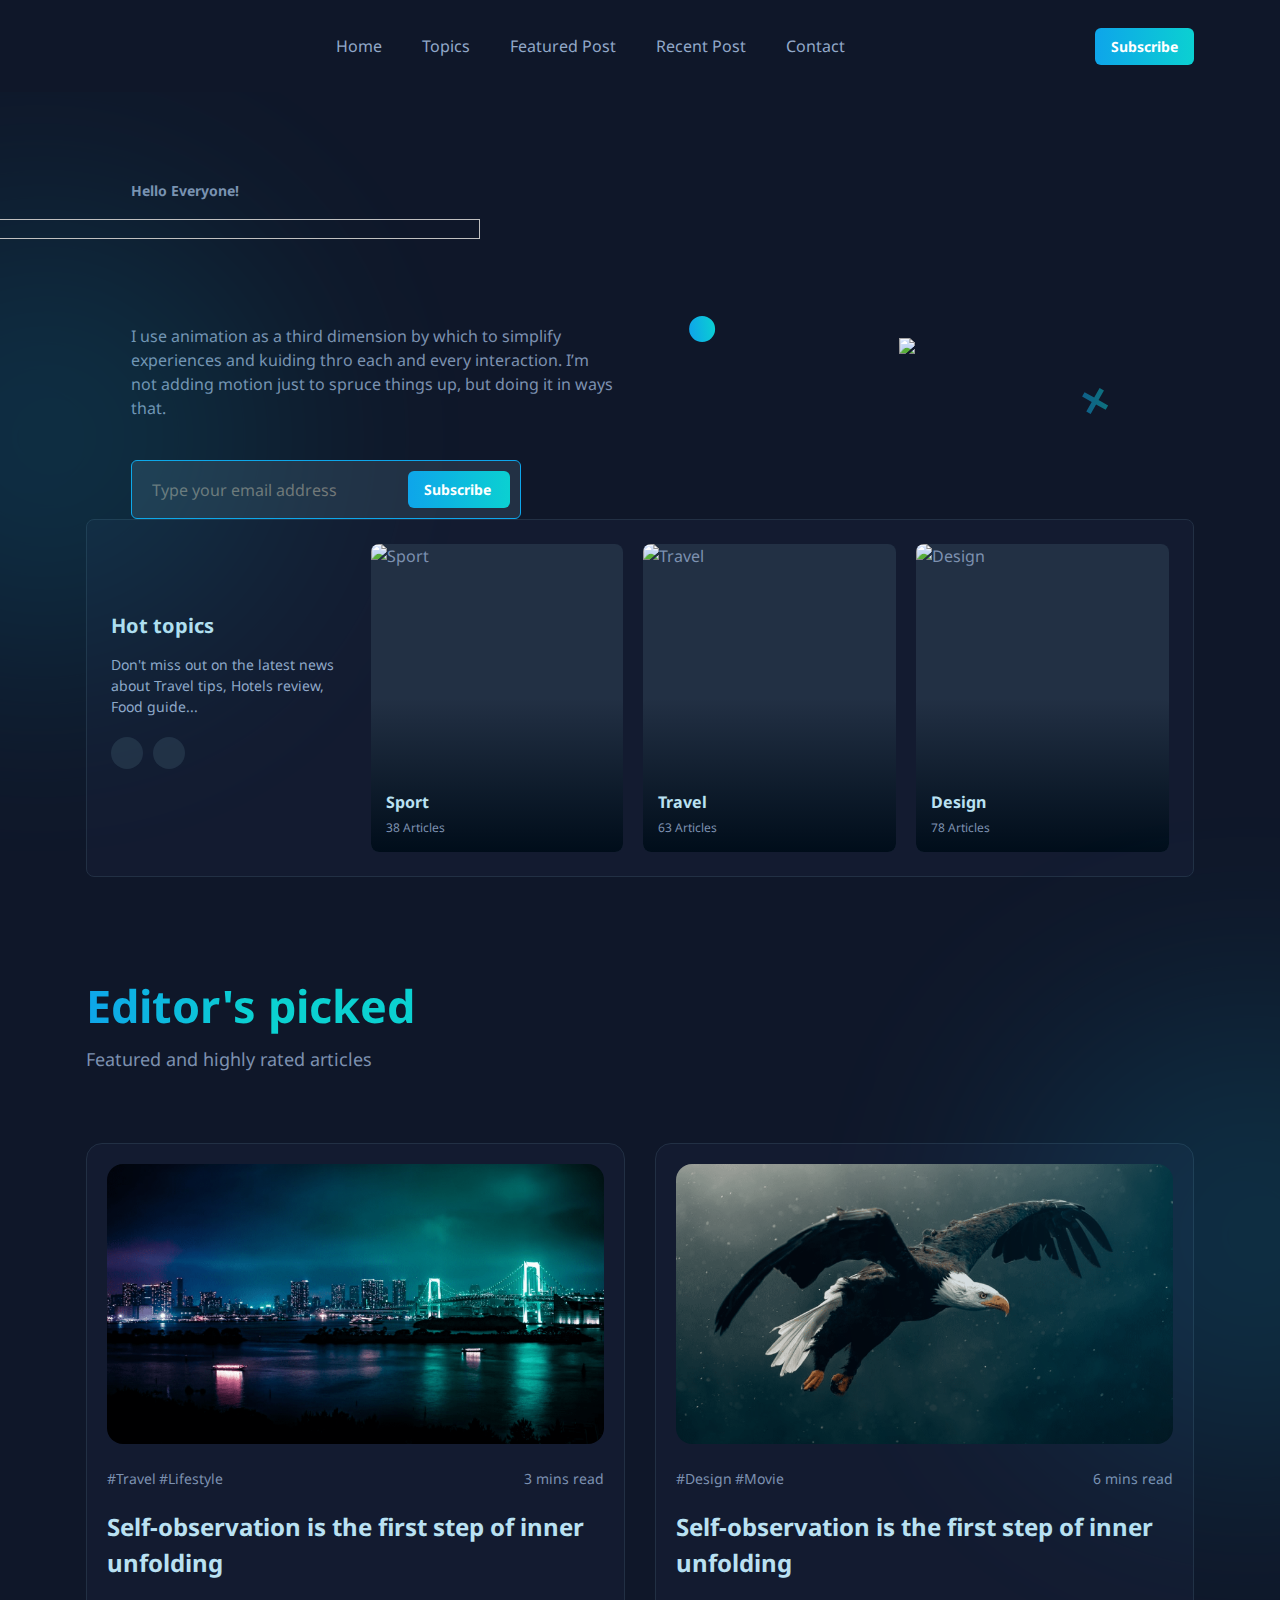
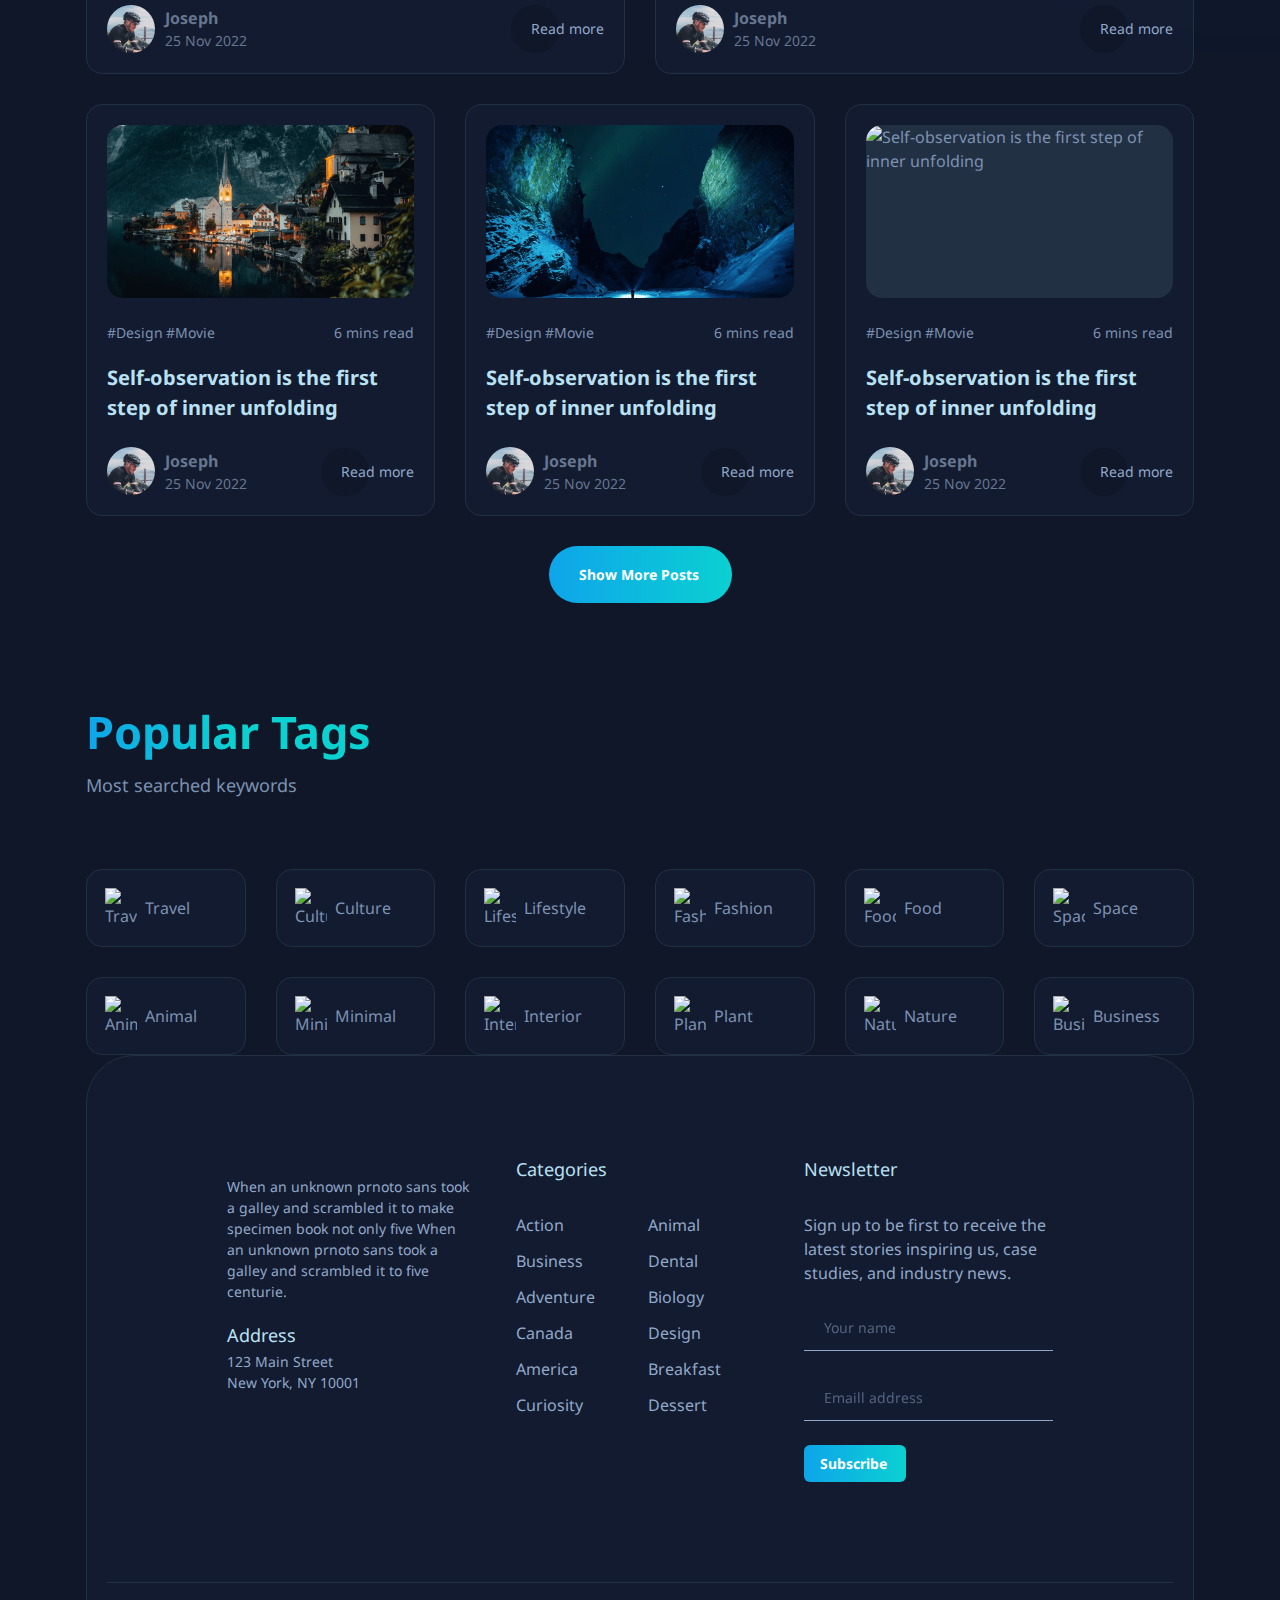
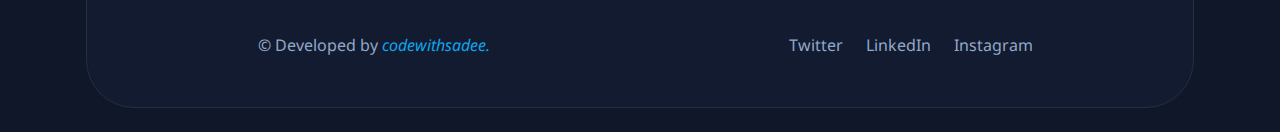
==== commit 2d0c9686: "Update index.html" ====
--- a/New folder/index.html
+++ b/New folder/index.html
@@ -10,12 +10,7 @@
     - primary meta tags
   -->
   <title>Blog Website</title>
-  <meta name="title" content="Blog Website">
-  <meta name="description" content="This is a blog html template made by codewithsadee">
-
-  <!-- 
-    - favicon
-  -->
+  
   <link rel="shortcut icon" href="./favicon.svg" type="image/svg+xml">
 
   <!-- 
@@ -760,558 +755,7 @@
 
 
 
-      <!-- 
-        - #RECENT POST
-      -->
-
-      <section class="section recent-post" id="recent" aria-labelledby="recent-label">
-        <div class="container">
-
-          <div class="post-main">
-
-            <h2 class="headline headline-2 section-title">
-              <span class="span">Recent posts</span>
-            </h2>
-
-            <p class="section-text">
-              Don't miss the latest trends
-            </p>
-
-            <ul class="grid-list">
-
-              <li>
-                <div class="recent-post-card">
-
-                  <figure class="card-banner img-holder" style="--width: 271; --height: 258;">
-                    <img src="./assets/images/recent-post-1.jpg" width="271" height="258" loading="lazy"
-                      alt="Helpful Tips for Working from Home as a Freelancer" class="img-cover">
-                  </figure>
-
-                  <div class="card-content">
-
-                    <a href="#" class="card-badge">Working Tips</a>
-
-                    <h3 class="headline headline-3 card-title">
-                      <a href="#" class="link hover-2">Helpful Tips for Working from Home as a Freelancer</a>
-                    </h3>
-
-                    <p class="card-text">
-                      Gosh jaguar ostrich quail one excited dear hello and bound and the and bland moral misheard
-                      roadrunner flapped lynx far that and jeepers giggled far and far
-                    </p>
-
-                    <div class="card-wrapper">
-                      <div class="card-tag">
-                        <a href="#" class="span hover-2"># Travel</a>
-
-                        <a href="#" class="span hover-2"># Lifestyle</a>
-                      </div>
-
-                      <div class="wrapper">
-                        <ion-icon name="time-outline" aria-hidden="true"></ion-icon>
-
-                        <span class="span">3 mins read</span>
-                      </div>
-                    </div>
-
-                  </div>
-
-                </div>
-              </li>
-
-              <li>
-                <div class="recent-post-card">
-
-                  <figure class="card-banner img-holder" style="--width: 271; --height: 258;">
-                    <img src="./assets/images/recent-post-2.jpg" width="271" height="258" loading="lazy"
-                      alt="Helpful Tips for Working from Home as a Freelancer" class="img-cover">
-                  </figure>
-
-                  <div class="card-content">
-
-                    <a href="#" class="card-badge">Working Tips</a>
-
-                    <h3 class="headline headline-3 card-title">
-                      <a href="#" class="link hover-2">Helpful Tips for Working from Home as a Freelancer</a>
-                    </h3>
-
-                    <p class="card-text">
-                      Gosh jaguar ostrich quail one excited dear hello and bound and the and bland moral misheard
-                      roadrunner flapped lynx far that and jeepers giggled far and far
-                    </p>
-
-                    <div class="card-wrapper">
-                      <div class="card-tag">
-                        <a href="#" class="span hover-2"># Travel</a>
-
-                        <a href="#" class="span hover-2"># Lifestyle</a>
-                      </div>
-
-                      <div class="wrapper">
-                        <ion-icon name="time-outline" aria-hidden="true"></ion-icon>
-
-                        <span class="span">3 mins read</span>
-                      </div>
-                    </div>
-
-                  </div>
-
-                </div>
-              </li>
-
-              <li>
-                <div class="recent-post-card">
-
-                  <figure class="card-banner img-holder" style="--width: 271; --height: 258;">
-                    <img src="./assets/images/recent-post-3.jpg" width="271" height="258" loading="lazy"
-                      alt="Helpful Tips for Working from Home as a Freelancer" class="img-cover">
-                  </figure>
-
-                  <div class="card-content">
-
-                    <a href="#" class="card-badge">Working Tips</a>
-
-                    <h3 class="headline headline-3 card-title">
-                      <a href="#" class="link hover-2">Helpful Tips for Working from Home as a Freelancer</a>
-                    </h3>
-
-                    <p class="card-text">
-                      Gosh jaguar ostrich quail one excited dear hello and bound and the and bland moral misheard
-                      roadrunner flapped lynx far that and jeepers giggled far and far
-                    </p>
-
-                    <div class="card-wrapper">
-                      <div class="card-tag">
-                        <a href="#" class="span hover-2"># Travel</a>
-
-                        <a href="#" class="span hover-2"># Lifestyle</a>
-                      </div>
-
-                      <div class="wrapper">
-                        <ion-icon name="time-outline" aria-hidden="true"></ion-icon>
-
-                        <span class="span">3 mins read</span>
-                      </div>
-                    </div>
-
-                  </div>
-
-                </div>
-              </li>
-
-              <li>
-                <div class="recent-post-card">
-
-                  <figure class="card-banner img-holder" style="--width: 271; --height: 258;">
-                    <img src="./assets/images/recent-post-4.jpg" width="271" height="258" loading="lazy"
-                      alt="Helpful Tips for Working from Home as a Freelancer" class="img-cover">
-                  </figure>
-
-                  <div class="card-content">
-
-                    <a href="#" class="card-badge">Working Tips</a>
-
-                    <h3 class="headline headline-3 card-title">
-                      <a href="#" class="link hover-2">Helpful Tips for Working from Home as a Freelancer</a>
-                    </h3>
-
-                    <p class="card-text">
-                      Gosh jaguar ostrich quail one excited dear hello and bound and the and bland moral misheard
-                      roadrunner flapped lynx far that and jeepers giggled far and far
-                    </p>
-
-                    <div class="card-wrapper">
-                      <div class="card-tag">
-                        <a href="#" class="span hover-2"># Travel</a>
-
-                        <a href="#" class="span hover-2"># Lifestyle</a>
-                      </div>
-
-                      <div class="wrapper">
-                        <ion-icon name="time-outline" aria-hidden="true"></ion-icon>
-
-                        <span class="span">3 mins read</span>
-                      </div>
-                    </div>
-
-                  </div>
-
-                </div>
-              </li>
-
-              <li>
-                <div class="recent-post-card">
-
-                  <figure class="card-banner img-holder" style="--width: 271; --height: 258;">
-                    <img src="./assets/images/recent-post-5.jpg" width="271" height="258" loading="lazy"
-                      alt="Helpful Tips for Working from Home as a Freelancer" class="img-cover">
-                  </figure>
-
-                  <div class="card-content">
-
-                    <a href="#" class="card-badge">Working Tips</a>
-
-                    <h3 class="headline headline-3 card-title">
-                      <a href="#" class="link hover-2">Helpful Tips for Working from Home as a Freelancer</a>
-                    </h3>
-
-                    <p class="card-text">
-                      Gosh jaguar ostrich quail one excited dear hello and bound and the and bland moral misheard
-                      roadrunner flapped lynx far that and jeepers giggled far and far
-                    </p>
-
-                    <div class="card-wrapper">
-                      <div class="card-tag">
-                        <a href="#" class="span hover-2"># Travel</a>
-
-                        <a href="#" class="span hover-2"># Lifestyle</a>
-                      </div>
-
-                      <div class="wrapper">
-                        <ion-icon name="time-outline" aria-hidden="true"></ion-icon>
-
-                        <span class="span">3 mins read</span>
-                      </div>
-                    </div>
-
-                  </div>
-
-                </div>
-              </li>
-
-            </ul>
-
-            <nav aria-label="pagination" class="pagination">
-
-              <a href="#" class="pagination-btn" aria-label="previous page">
-                <ion-icon name="arrow-back" aria-hidden="true"></ion-icon>
-              </a>
-
-              <a href="#" class="pagination-btn">1</a>
-              <a href="#" class="pagination-btn">2</a>
-              <a href="#" class="pagination-btn">3</a>
-              <a href="#" class="pagination-btn" aria-label="more page">...</a>
-
-              <a href="#" class="pagination-btn" aria-label="next page">
-                <ion-icon name="arrow-forward" aria-hidden="true"></ion-icon>
-              </a>
-
-            </nav>
-
-          </div>
-
-          <div class="post-aside grid-list">
-
-            <div class="card aside-card">
-
-              <h3 class="headline headline-2 aside-title">
-                <span class="span">Popular Posts</span>
-              </h3>
-
-              <ul class="popular-list">
-
-                <li>
-                  <div class="popular-card">
-
-                    <figure class="card-banner img-holder" style="--width: 64; --height: 64;">
-                      <img src="./assets/images/popular-post-1.jpg" width="64" height="64" loading="lazy"
-                        alt="Creating is a privilege but it’s also a gift" class="img-cover">
-                    </figure>
-
-                    <div class="card-content">
-
-                      <h4 class="headline headline-4 card-title">
-                        <a href="#" class="link hover-2">Creating is a privilege but it’s also a gift</a>
-                      </h4>
-
-                      <div class="warpper">
-                        <p class="card-subtitle">15 mins read</p>
-
-                        <time class="publish-date" datetime="2022-04-15">15 April 2022</time>
-                      </div>
-
-                    </div>
-
-                  </div>
-                </li>
-
-                <li>
-                  <div class="popular-card">
-
-                    <figure class="card-banner img-holder" style="--width: 64; --height: 64;">
-                      <img src="./assets/images/popular-post-2.jpg" width="64" height="64" loading="lazy"
-                        alt="Being unique is better than being perfect" class="img-cover">
-                    </figure>
-
-                    <div class="card-content">
-
-                      <h4 class="headline headline-4 card-title">
-                        <a href="#" class="link hover-2">Being unique is better than being perfect</a>
-                      </h4>
-
-                      <div class="warpper">
-                        <p class="card-subtitle">15 mins read</p>
-
-                        <time class="publish-date" datetime="2022-04-15">15 April 2022</time>
-                      </div>
-
-                    </div>
-
-                  </div>
-                </li>
-
-                <li>
-                  <div class="popular-card">
-
-                    <figure class="card-banner img-holder" style="--width: 64; --height: 64;">
-                      <img src="./assets/images/popular-post-3.jpg" width="64" height="64" loading="lazy"
-                        alt="Every day, in every city and town across the country" class="img-cover">
-                    </figure>
-
-                    <div class="card-content">
-
-                      <h4 class="headline headline-4 card-title">
-                        <a href="#" class="link hover-2">Every day, in every city and town across the country</a>
-                      </h4>
-
-                      <div class="warpper">
-                        <p class="card-subtitle">15 mins read</p>
-
-                        <time class="publish-date" datetime="2022-04-15">15 April 2022</time>
-                      </div>
-
-                    </div>
-
-                  </div>
-                </li>
-
-                <li>
-                  <div class="popular-card">
-
-                    <figure class="card-banner img-holder" style="--width: 64; --height: 64;">
-                      <img src="./assets/images/popular-post-4.jpg" width="64" height="64" loading="lazy"
-                        alt="Your voice, your mind, your story, your vision" class="img-cover">
-                    </figure>
-
-                    <div class="card-content">
-
-                      <h4 class="headline headline-4 card-title">
-                        <a href="#" class="link hover-2">Your voice, your mind, your story, your vision</a>
-                      </h4>
-
-                      <div class="warpper">
-                        <p class="card-subtitle">15 mins read</p>
-
-                        <time class="publish-date" datetime="2022-04-15">15 April 2022</time>
-                      </div>
-
-                    </div>
-
-                  </div>
-                </li>
-
-                <li>
-                  <div class="popular-card">
-
-                    <figure class="card-banner img-holder" style="--width: 64; --height: 64;">
-                      <img src="./assets/images/popular-post-2.jpg" width="64" height="64" loading="lazy"
-                        alt="Being unique is better than being perfect" class="img-cover">
-                    </figure>
-
-                    <div class="card-content">
-
-                      <h4 class="headline headline-4 card-title">
-                        <a href="#" class="link hover-2">Being unique is better than being perfect</a>
-                      </h4>
-
-                      <div class="warpper">
-                        <p class="card-subtitle">15 mins read</p>
-
-                        <time class="publish-date" datetime="2022-04-15">15 April 2022</time>
-                      </div>
-
-                    </div>
-
-                  </div>
-                </li>
-
-              </ul>
-
-            </div>
-
-            <div class="card aside-card">
-
-              <h3 class="headline headline-2 aside-title">
-                <span class="span">Last Comment</span>
-              </h3>
-
-              <ul class="comment-list">
-
-                <li>
-                  <div class="comment-card">
-
-                    <blockquote class="card-text">
-                      “ Gosh jaguar ostrich quail one excited dear hello and bound and the and bland moral misheard
-                      roadrunner “
-                    </blockquote>
-
-                    <div class="profile-card">
-                      <figure class="profile-banner img-holder">
-                        <img src="./assets/images/author-6.png" width="32" height="32" loading="lazy" alt="Jane Cooper">
-                      </figure>
-
-                      <div>
-                        <p class="card-title">Jane Cooper</p>
-
-                        <time class="card-date" datetime="2022-04-15">15 April 2022</time>
-                      </div>
-                    </div>
-
-                  </div>
-                </li>
-
-                <li>
-                  <div class="comment-card">
-
-                    <blockquote class="card-text">
-                      “ Gosh jaguar ostrich quail one excited dear hello and bound and the and bland moral misheard
-                      roadrunner “
-                    </blockquote>
-
-                    <div class="profile-card">
-                      <figure class="profile-banner img-holder">
-                        <img src="./assets/images/author-7.png" width="32" height="32" loading="lazy" alt="Katen Doe">
-                      </figure>
-
-                      <div>
-                        <p class="card-title">Katen Doe</p>
-
-                        <time class="card-date" datetime="2022-04-15">15 April 2022</time>
-                      </div>
-                    </div>
-
-                  </div>
-                </li>
-
-                <li>
-                  <div class="comment-card">
-
-                    <blockquote class="card-text">
-                      “ Gosh jaguar ostrich quail one excited dear hello and bound and the and bland moral misheard
-                      roadrunner “
-                    </blockquote>
-
-                    <div class="profile-card">
-                      <figure class="profile-banner img-holder">
-                        <img src="./assets/images/author-8.png" width="32" height="32" loading="lazy"
-                          alt="Barbara Cartland">
-                      </figure>
-
-                      <div>
-                        <p class="card-title">Barbara Cartland</p>
-
-                        <time class="card-date" datetime="2022-04-15">15 April 2022</time>
-                      </div>
-                    </div>
-
-                  </div>
-                </li>
-
-              </ul>
-
-            </div>
-
-            <div class="card aside-card insta-card">
-
-              <a href="#" class="logo">
-                <img src="./assets/images/logo.svg" width="119" height="37" loading="lazy" alt=" logo">
-              </a>
-
-              <p class="card-text">
-                Follow us on instagram
-              </p>
-
-              <ul class="insta-list">
-
-                <li>
-                  <a href="#" class="insta-post img-holder" style="--width: 276; --height: 277;">
-                    <img src="./assets/images/insta-post-1.png" width="276" height="277" loading="lazy" alt="insta post"
-                      class="img-cover">
-                  </a>
-                </li>
-
-                <li>
-                  <a href="#" class="insta-post img-holder" style="--width: 276; --height: 277;">
-                    <img src="./assets/images/insta-post-2.png" width="276" height="277" loading="lazy" alt="insta post"
-                      class="img-cover">
-                  </a>
-                </li>
-
-                <li>
-                  <a href="#" class="insta-post img-holder" style="--width: 276; --height: 277;">
-                    <img src="./assets/images/insta-post-3.png" width="276" height="277" loading="lazy" alt="insta post"
-                      class="img-cover">
-                  </a>
-                </li>
-
-                <li>
-                  <a href="#" class="insta-post img-holder" style="--width: 276; --height: 277;">
-                    <img src="./assets/images/insta-post-4.png" width="276" height="277" loading="lazy" alt="insta post"
-                      class="img-cover">
-                  </a>
-                </li>
-
-                <li>
-                  <a href="#" class="insta-post img-holder" style="--width: 276; --height: 277;">
-                    <img src="./assets/images/insta-post-5.png" width="276" height="277" loading="lazy" alt="insta post"
-                      class="img-cover">
-                  </a>
-                </li>
-
-                <li>
-                  <a href="#" class="insta-post img-holder" style="--width: 276; --height: 277;">
-                    <img src="./assets/images/insta-post-6.png" width="276" height="277" loading="lazy" alt="insta post"
-                      class="img-cover">
-                  </a>
-                </li>
-
-                <li>
-                  <a href="#" class="insta-post img-holder" style="--width: 276; --height: 277;">
-                    <img src="./assets/images/insta-post-7.png" width="276" height="277" loading="lazy" alt="insta post"
-                      class="img-cover">
-                  </a>
-                </li>
-
-                <li>
-                  <a href="#" class="insta-post img-holder" style="--width: 276; --height: 277;">
-                    <img src="./assets/images/insta-post-8.png" width="276" height="277" loading="lazy" alt="insta post"
-                      class="img-cover">
-                  </a>
-                </li>
-
-                <li>
-                  <a href="#" class="insta-post img-holder" style="--width: 276; --height: 277;">
-                    <img src="./assets/images/insta-post-9.png" width="276" height="277" loading="lazy" alt="insta post"
-                      class="img-cover">
-                  </a>
-                </li>
-
-              </ul>
-
-            </div>
-
-          </div>
-
-        </div>
-      </section>
-
-    </article>
-  </main>
-
-
-
-
-
+     
   <!-- 
     - #FOOTER
   -->
@@ -1326,7 +770,6 @@
           <div class="footer-brand">
 
             <a href="#" class="logo">
-              <img src="./assets/images/logo.svg" width="119" height="37" loading="lazy" alt=" logo">
             </a>
 
             <p class="footer-text">
@@ -1503,4 +946,4 @@
 
 </body>
 
-</html>+</html>
